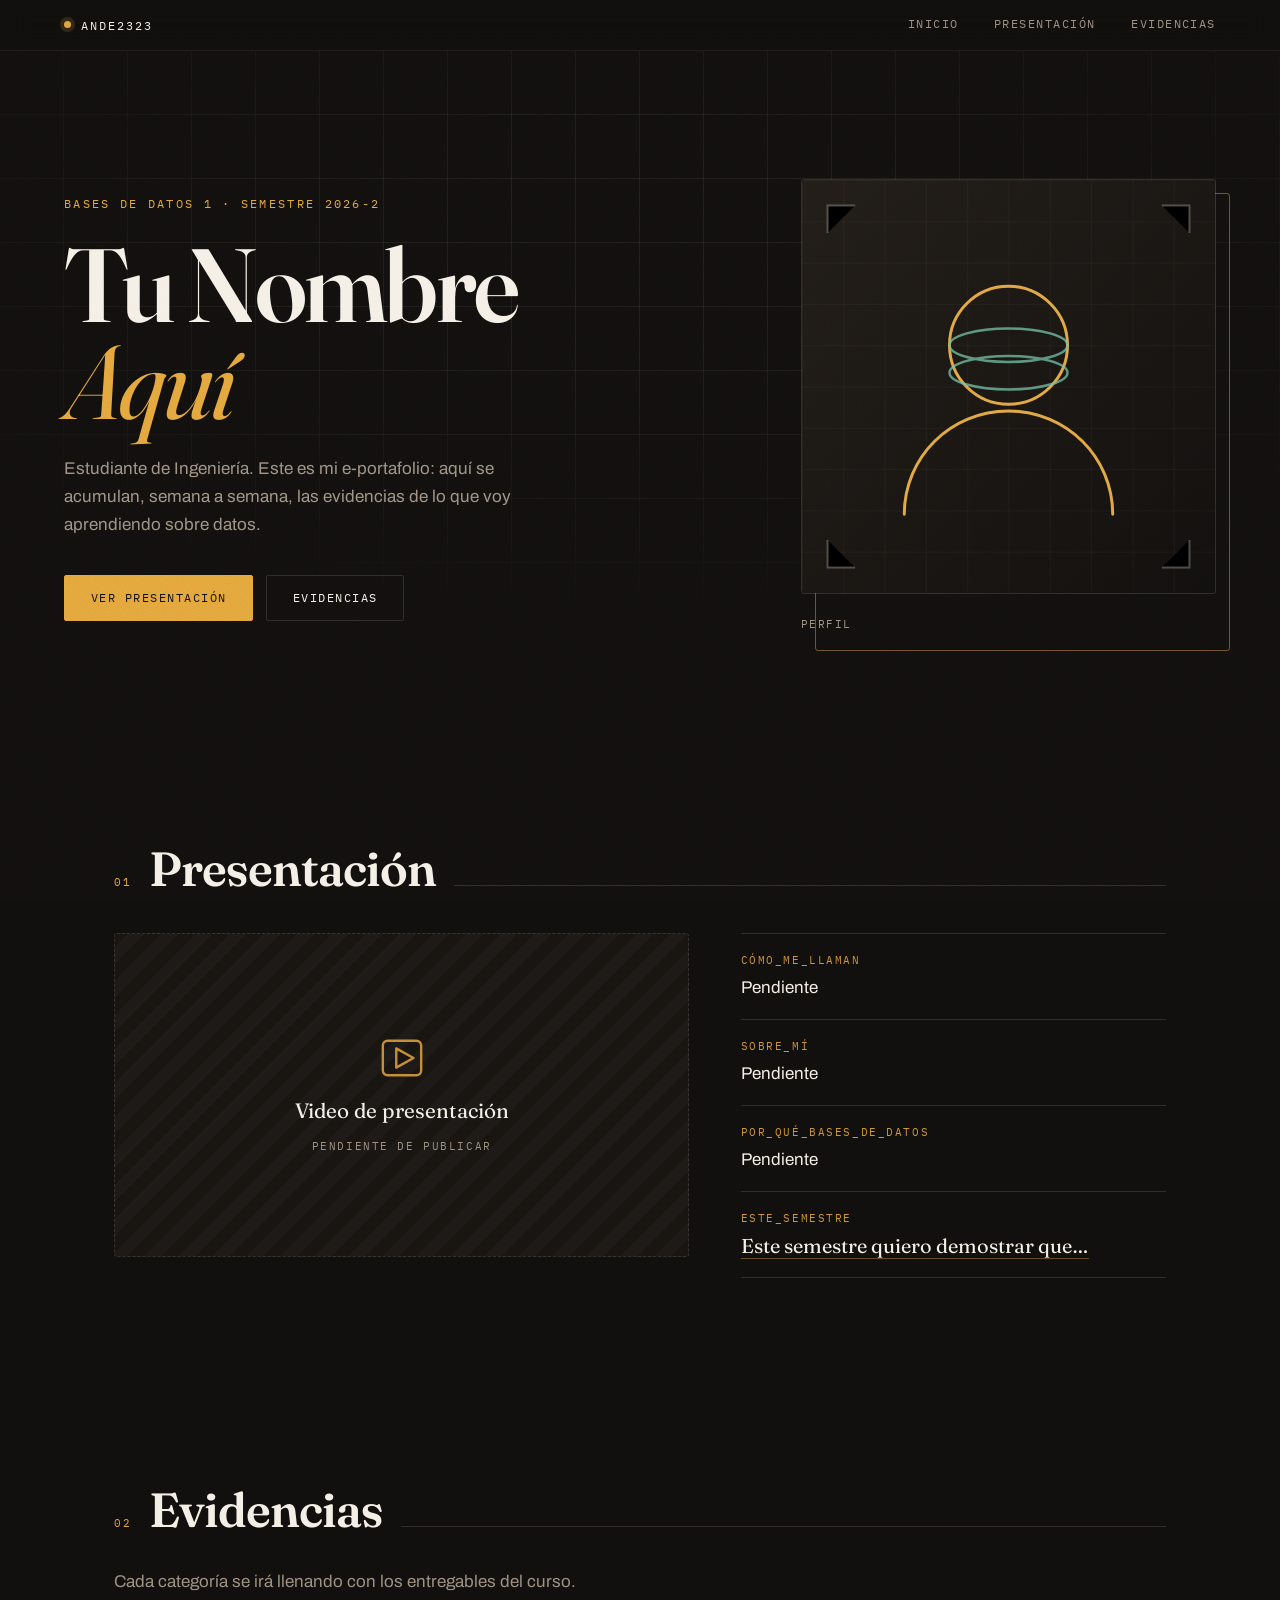
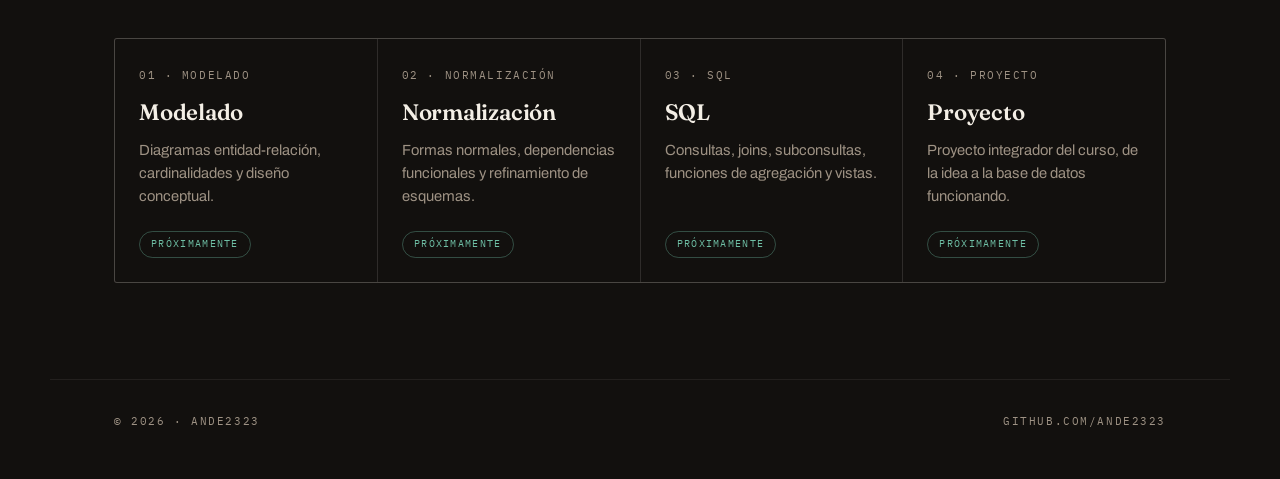
==== index.html @ 77189f90 "E-portafolio: presentacion y evidencias" ====
<!DOCTYPE html>
<html lang="es">
<head>
<meta charset="UTF-8">
<meta name="viewport" content="width=device-width, initial-scale=1.0">
<title>Ande2323 — E-portafolio | Bases de Datos 1</title>
<meta name="description" content="E-portafolio académico de Bases de Datos 1. Presentación, evidencias de modelado, normalización, SQL y proyecto final.">

<link rel="preconnect" href="https://fonts.googleapis.com">
<link rel="preconnect" href="https://fonts.gstatic.com" crossorigin>
<link href="https://fonts.googleapis.com/css2?family=Fraunces:opsz,wght@9..144,400;9..144,600;9..144,700&family=Archivo:wght@400;500;600&family=IBM+Plex+Mono:wght@400;500&display=swap" rel="stylesheet">
<link rel="stylesheet" href="styles.css">
<link rel="icon" href="assets/avatar.svg" type="image/svg+xml">
</head>
<body>

<div class="grain" aria-hidden="true"></div>

<header class="nav">
  <a class="nav__brand" href="#inicio">
    <span class="nav__dot" aria-hidden="true"></span>
    Ande2323
  </a>
  <nav class="nav__links" aria-label="Navegación principal">
    <a href="#inicio">Inicio</a>
    <a href="#presentacion">Presentación</a>
    <a href="#evidencias">Evidencias</a>
  </nav>
</header>

<main>

  <!-- ══════════════ INICIO ══════════════ -->
  <section id="inicio" class="hero">
    <div class="hero__grid" aria-hidden="true"></div>

    <div class="hero__inner">
      <div class="hero__text">
        <p class="eyebrow reveal" style="--d:0ms">Bases de Datos 1 · Semestre 2026-2</p>
        <h1 class="reveal" style="--d:80ms">
          <!-- EDITA: tu nombre completo -->
          Tu Nombre<br>
          <em>Aquí</em>
        </h1>
        <p class="hero__lead reveal" style="--d:160ms">
          <!-- EDITA: una línea sobre ti -->
          Estudiante de Ingeniería. Este es mi e-portafolio: aquí se acumulan,
          semana a semana, las evidencias de lo que voy aprendiendo sobre datos.
        </p>
        <div class="hero__cta reveal" style="--d:240ms">
          <a class="btn btn--solid" href="#presentacion">Ver presentación</a>
          <a class="btn btn--ghost" href="#evidencias">Evidencias</a>
        </div>
      </div>

      <figure class="hero__photo reveal" style="--d:200ms">
        <!-- EDITA: reemplaza el src por tu foto (assets/foto.jpg) -->
        <img src="assets/avatar.svg" alt="Foto de perfil" width="420" height="420">
        <figcaption>
          <span class="mono">perfil</span>
        </figcaption>
      </figure>
    </div>
  </section>

  <!-- ══════════════ PRESENTACIÓN ══════════════ -->
  <section id="presentacion" class="section">
    <div class="section__head">
      <span class="section__num mono">01</span>
      <h2>Presentación</h2>
      <span class="section__rule" aria-hidden="true"></span>
    </div>

    <div class="pres">

      <div class="pres__video">
        <!--
          ═══ CUANDO TENGAS EL VIDEO ═══
          Borra todo el bloque <div class="videobox"> … </div>
          y descomenta este iframe, cambiando ID_DEL_VIDEO
          por el id de tu video de YouTube:

          <div class="embed">
            <iframe src="https://www.youtube-nocookie.com/embed/ID_DEL_VIDEO"
                    title="Video de presentación"
                    frameborder="0"
                    allow="accelerometer; autoplay; clipboard-write; encrypted-media; gyroscope; picture-in-picture"
                    allowfullscreen></iframe>
          </div>
        -->
        <div class="videobox">
          <div class="videobox__icon" aria-hidden="true">
            <svg viewBox="0 0 24 24" fill="none" stroke="currentColor" stroke-width="1.25">
              <polygon points="9,7 18,12 9,17" stroke-linejoin="round"></polygon>
              <rect x="2" y="3" width="20" height="18" rx="2.5"></rect>
            </svg>
          </div>
          <p class="videobox__title">Video de presentación</p>
          <p class="videobox__note mono">pendiente de publicar</p>
        </div>
      </div>

      <!-- Las cuatro respuestas, como un registro de una tabla -->
      <dl class="record">
        <div class="record__row">
          <dt class="mono">cómo_me_llaman</dt>
          <!-- EDITA -->
          <dd>Pendiente</dd>
        </div>
        <div class="record__row">
          <dt class="mono">sobre_mí</dt>
          <!-- EDITA: hobby, música, deporte, algo que te represente -->
          <dd>Pendiente</dd>
        </div>
        <div class="record__row">
          <dt class="mono">por_qué_bases_de_datos</dt>
          <!-- EDITA: una razón concreta -->
          <dd>Pendiente</dd>
        </div>
        <div class="record__row record__row--accent">
          <dt class="mono">este_semestre</dt>
          <!-- EDITA: completa la frase -->
          <dd><span class="quote">Este semestre quiero demostrar que…</span></dd>
        </div>
      </dl>

    </div>
  </section>

  <!-- ══════════════ EVIDENCIAS ══════════════ -->
  <section id="evidencias" class="section">
    <div class="section__head">
      <span class="section__num mono">02</span>
      <h2>Evidencias</h2>
      <span class="section__rule" aria-hidden="true"></span>
    </div>

    <p class="section__intro">
      Cada categoría se irá llenando con los entregables del curso.
    </p>

    <ul class="cards">

      <li class="card">
        <span class="card__tag mono">01 · modelado</span>
        <h3>Modelado</h3>
        <p>Diagramas entidad-relación, cardinalidades y diseño conceptual.</p>
        <span class="pill">Próximamente</span>
      </li>

      <li class="card">
        <span class="card__tag mono">02 · normalización</span>
        <h3>Normalización</h3>
        <p>Formas normales, dependencias funcionales y refinamiento de esquemas.</p>
        <span class="pill">Próximamente</span>
      </li>

      <li class="card">
        <span class="card__tag mono">03 · sql</span>
        <h3>SQL</h3>
        <p>Consultas, joins, subconsultas, funciones de agregación y vistas.</p>
        <span class="pill">Próximamente</span>
      </li>

      <li class="card">
        <span class="card__tag mono">04 · proyecto</span>
        <h3>Proyecto</h3>
        <p>Proyecto integrador del curso, de la idea a la base de datos funcionando.</p>
        <span class="pill">Próximamente</span>
      </li>

    </ul>
  </section>

</main>

<footer class="foot">
  <span class="mono">© 2026 · Ande2323</span>
  <a class="mono" href="https://github.com/Ande2323">github.com/Ande2323</a>
</footer>

</body>
</html>
---- styles.css ----
/* ═══════════════════════════════════════════════════════
   E-portafolio · Bases de Datos 1
   Paleta: tinta cálida + crema + ámbar
   ═══════════════════════════════════════════════════════ */

:root {
  --ink:      #12100E;
  --ink-2:    #191612;
  --ink-3:    #221D18;
  --cream:    #F4EFE6;
  --muted:    #9E9284;
  --amber:    #E3A63C;
  --teal:     #6FBFA5;
  --line:     rgba(244, 239, 230, 0.13);
  --line-soft:rgba(244, 239, 230, 0.07);

  --display: "Fraunces", Georgia, "Times New Roman", serif;
  --body:    "Archivo", "Segoe UI", Helvetica, sans-serif;
  --mono:    "IBM Plex Mono", "Consolas", monospace;

  --gutter: clamp(1.25rem, 5vw, 5.5rem);
  --maxw: 1180px;
}

*, *::before, *::after { box-sizing: border-box; }

html { scroll-behavior: smooth; }

body {
  margin: 0;
  background: var(--ink);
  color: var(--cream);
  font-family: var(--body);
  font-size: clamp(1rem, 0.96rem + 0.2vw, 1.0625rem);
  line-height: 1.65;
  -webkit-font-smoothing: antialiased;
  overflow-x: hidden;
}

/* Textura de grano sutil sobre todo el sitio */
.grain {
  position: fixed;
  inset: 0;
  pointer-events: none;
  z-index: 9;
  opacity: 0.5;
  mix-blend-mode: overlay;
  background-image: url("data:image/svg+xml,%3Csvg xmlns='http://www.w3.org/2000/svg' width='160' height='160'%3E%3Cfilter id='n'%3E%3CfeTurbulence type='fractalNoise' baseFrequency='0.85' numOctaves='3'/%3E%3C/filter%3E%3Crect width='160' height='160' filter='url(%23n)' opacity='0.35'/%3E%3C/svg%3E");
}

.mono {
  font-family: var(--mono);
  font-size: 0.7rem;
  letter-spacing: 0.14em;
  text-transform: uppercase;
}

/* ─────────────── NAV ─────────────── */

.nav {
  position: sticky;
  top: 0;
  z-index: 20;
  display: flex;
  align-items: center;
  justify-content: space-between;
  gap: 1rem;
  padding: 0.9rem var(--gutter);
  background: rgba(18, 16, 14, 0.82);
  backdrop-filter: blur(14px);
  border-bottom: 1px solid var(--line-soft);
}

.nav__brand {
  display: inline-flex;
  align-items: center;
  gap: 0.6rem;
  font-family: var(--mono);
  font-size: 0.78rem;
  letter-spacing: 0.16em;
  text-transform: uppercase;
  color: var(--cream);
  text-decoration: none;
}

.nav__dot {
  width: 7px;
  height: 7px;
  border-radius: 50%;
  background: var(--amber);
  box-shadow: 0 0 0 4px rgba(227, 166, 60, 0.16);
}

.nav__links {
  display: flex;
  gap: clamp(0.9rem, 3vw, 2.2rem);
}

.nav__links a {
  position: relative;
  font-family: var(--mono);
  font-size: 0.72rem;
  letter-spacing: 0.13em;
  text-transform: uppercase;
  color: var(--muted);
  text-decoration: none;
  padding-bottom: 2px;
  transition: color 0.25s ease;
}

.nav__links a::after {
  content: "";
  position: absolute;
  left: 0;
  bottom: 0;
  width: 100%;
  height: 1px;
  background: var(--amber);
  transform: scaleX(0);
  transform-origin: right;
  transition: transform 0.3s cubic-bezier(0.4, 0, 0.2, 1);
}

.nav__links a:hover { color: var(--cream); }
.nav__links a:hover::after { transform: scaleX(1); transform-origin: left; }

/* ─────────────── HERO ─────────────── */

.hero {
  position: relative;
  padding: clamp(3.5rem, 11vw, 8rem) var(--gutter) clamp(3rem, 8vw, 6rem);
  overflow: hidden;
}

/* Rejilla tipo "blueprint" detrás del hero */
.hero__grid {
  position: absolute;
  inset: -1px;
  background-image:
    linear-gradient(var(--line-soft) 1px, transparent 1px),
    linear-gradient(90deg, var(--line-soft) 1px, transparent 1px);
  background-size: 64px 64px;
  mask-image: radial-gradient(ellipse 90% 70% at 50% 30%, #000 20%, transparent 78%);
  -webkit-mask-image: radial-gradient(ellipse 90% 70% at 50% 30%, #000 20%, transparent 78%);
}

.hero__inner {
  position: relative;
  max-width: var(--maxw);
  margin: 0 auto;
  display: grid;
  grid-template-columns: 1.35fr 0.85fr;
  gap: clamp(2rem, 6vw, 5rem);
  align-items: center;
}

.eyebrow {
  font-family: var(--mono);
  font-size: 0.72rem;
  letter-spacing: 0.2em;
  text-transform: uppercase;
  color: var(--amber);
  margin: 0 0 1.4rem;
}

.hero h1 {
  font-family: var(--display);
  font-optical-sizing: auto;
  font-weight: 600;
  font-size: clamp(3rem, 10vw, 6.5rem);
  line-height: 0.94;
  letter-spacing: -0.025em;
  margin: 0 0 1.5rem;
}

.hero h1 em {
  font-style: italic;
  font-weight: 400;
  color: var(--amber);
}

.hero__lead {
  max-width: 46ch;
  color: var(--muted);
  margin: 0 0 2.2rem;
}

.hero__cta {
  display: flex;
  flex-wrap: wrap;
  gap: 0.8rem;
}

.btn {
  display: inline-block;
  padding: 0.8rem 1.6rem;
  font-family: var(--mono);
  font-size: 0.72rem;
  letter-spacing: 0.13em;
  text-transform: uppercase;
  text-decoration: none;
  border-radius: 2px;
  transition: transform 0.2s ease, background 0.25s ease, border-color 0.25s ease, color 0.25s ease;
}

.btn--solid {
  background: var(--amber);
  color: var(--ink);
  border: 1px solid var(--amber);
}

.btn--ghost {
  background: transparent;
  color: var(--cream);
  border: 1px solid var(--line);
}

.btn:hover { transform: translateY(-2px); }
.btn--ghost:hover { border-color: var(--amber); color: var(--amber); }

/* Foto / avatar */
.hero__photo {
  margin: 0;
  position: relative;
}

.hero__photo img {
  display: block;
  width: 100%;
  height: auto;
  aspect-ratio: 1 / 1;
  object-fit: cover;
  border-radius: 3px;
  border: 1px solid var(--line);
  filter: saturate(0.95);
}

/* Marco desfasado, detalle editorial */
.hero__photo::before {
  content: "";
  position: absolute;
  inset: 14px -14px -14px 14px;
  border: 1px solid var(--amber);
  border-radius: 3px;
  opacity: 0.45;
  z-index: -1;
}

.hero__photo figcaption {
  margin-top: 0.9rem;
  color: var(--muted);
}

/* ─────────────── SECCIONES ─────────────── */

.section {
  max-width: var(--maxw);
  margin: 0 auto;
  padding: clamp(3rem, 8vw, 6rem) var(--gutter);
}

.section__head {
  display: flex;
  align-items: baseline;
  gap: 1.1rem;
  margin-bottom: 1.2rem;
}

.section__num { color: var(--amber); }

.section__head h2 {
  font-family: var(--display);
  font-weight: 600;
  font-size: clamp(1.9rem, 5vw, 3rem);
  letter-spacing: -0.02em;
  margin: 0;
}

.section__rule {
  flex: 1;
  height: 1px;
  background: var(--line);
}

.section__intro {
  color: var(--muted);
  max-width: 54ch;
  margin: 0 0 2.6rem;
}

/* ─────────────── PRESENTACIÓN ─────────────── */

.pres {
  display: grid;
  grid-template-columns: 1.15fr 0.85fr;
  gap: clamp(1.6rem, 4vw, 3.2rem);
  align-items: start;
  margin-top: 1.6rem;
}

.embed {
  position: relative;
  aspect-ratio: 16 / 9;
  border: 1px solid var(--line);
  border-radius: 3px;
  overflow: hidden;
  background: var(--ink-2);
}

.embed iframe {
  position: absolute;
  inset: 0;
  width: 100%;
  height: 100%;
  border: 0;
}

/* Marcador mientras no hay video */
.videobox {
  aspect-ratio: 16 / 9;
  display: flex;
  flex-direction: column;
  align-items: center;
  justify-content: center;
  gap: 0.5rem;
  text-align: center;
  border: 1px dashed var(--line);
  border-radius: 3px;
  background:
    repeating-linear-gradient(
      -45deg,
      transparent 0 12px,
      rgba(244, 239, 230, 0.022) 12px 24px
    ),
    var(--ink-2);
}

.videobox__icon {
  width: 46px;
  height: 46px;
  color: var(--amber);
  opacity: 0.85;
}

.videobox__icon svg { width: 100%; height: 100%; }

.videobox__title {
  font-family: var(--display);
  font-size: 1.3rem;
  margin: 0.3rem 0 0;
}

.videobox__note {
  color: var(--muted);
  margin: 0;
}

/* Las respuestas, presentadas como un registro de tabla */
.record {
  margin: 0;
  border-top: 1px solid var(--line);
}

.record__row {
  display: grid;
  gap: 0.3rem;
  padding: 1.05rem 0;
  border-bottom: 1px solid var(--line);
  transition: background 0.25s ease;
}

.record__row:hover { background: rgba(244, 239, 230, 0.022); }

.record dt {
  color: var(--amber);
  opacity: 0.9;
}

.record dd {
  margin: 0;
  color: var(--cream);
}

.record__row--accent dd {
  font-family: var(--display);
  font-size: 1.25rem;
  line-height: 1.4;
  color: var(--cream);
}

.quote { border-bottom: 1px solid rgba(227, 166, 60, 0.4); }

/* ─────────────── EVIDENCIAS ─────────────── */

.cards {
  list-style: none;
  margin: 0;
  padding: 0;
  display: grid;
  grid-template-columns: repeat(auto-fit, minmax(230px, 1fr));
  gap: 1px;
  background: var(--line);
  border: 1px solid var(--line);
  border-radius: 3px;
  overflow: hidden;
}

.card {
  position: relative;
  display: flex;
  flex-direction: column;
  gap: 0.55rem;
  padding: 1.7rem 1.5rem 1.5rem;
  background: var(--ink);
  transition: background 0.3s ease;
}

.card::before {
  content: "";
  position: absolute;
  top: 0;
  left: 0;
  width: 100%;
  height: 2px;
  background: var(--amber);
  transform: scaleX(0);
  transform-origin: left;
  transition: transform 0.35s cubic-bezier(0.4, 0, 0.2, 1);
}

.card:hover { background: var(--ink-2); }
.card:hover::before { transform: scaleX(1); }

.card__tag { color: var(--muted); }

.card h3 {
  font-family: var(--display);
  font-weight: 600;
  font-size: 1.4rem;
  letter-spacing: -0.01em;
  margin: 0;
}

.card p {
  color: var(--muted);
  font-size: 0.92rem;
  line-height: 1.55;
  margin: 0 0 0.9rem;
  flex: 1;
}

.pill {
  align-self: flex-start;
  padding: 0.28rem 0.7rem;
  font-family: var(--mono);
  font-size: 0.62rem;
  letter-spacing: 0.13em;
  text-transform: uppercase;
  color: var(--teal);
  border: 1px solid rgba(111, 191, 165, 0.35);
  border-radius: 100px;
}

/* ─────────────── PIE ─────────────── */

.foot {
  display: flex;
  flex-wrap: wrap;
  align-items: center;
  justify-content: space-between;
  gap: 0.8rem;
  max-width: var(--maxw);
  margin: 0 auto;
  padding: 2rem var(--gutter) 3rem;
  border-top: 1px solid var(--line-soft);
  color: var(--muted);
}

.foot a {
  color: var(--muted);
  text-decoration: none;
  transition: color 0.25s ease;
}

.foot a:hover { color: var(--amber); }

/* ─────────────── ANIMACIÓN DE ENTRADA ─────────────── */

.reveal {
  opacity: 0;
  transform: translateY(18px);
  animation: rise 0.75s cubic-bezier(0.22, 1, 0.36, 1) forwards;
  animation-delay: var(--d, 0ms);
}

@keyframes rise {
  to { opacity: 1; transform: none; }
}

/* ─────────────── ACCESIBILIDAD ─────────────── */

:focus-visible {
  outline: 2px solid var(--amber);
  outline-offset: 3px;
}

@media (prefers-reduced-motion: reduce) {
  html { scroll-behavior: auto; }
  .reveal { animation: none; opacity: 1; transform: none; }
  *, *::before, *::after {
    transition-duration: 0.01ms !important;
    animation-duration: 0.01ms !important;
  }
}

/* ─────────────── RESPONSIVE ─────────────── */

@media (max-width: 860px) {
  .hero__inner { grid-template-columns: 1fr; }
  .hero__photo { order: -1; max-width: 260px; }
  .pres { grid-template-columns: 1fr; }
}

@media (max-width: 560px) {
  .nav { flex-direction: column; align-items: flex-start; gap: 0.6rem; }
  .section__head { flex-wrap: wrap; }
  .section__rule { display: none; }
}
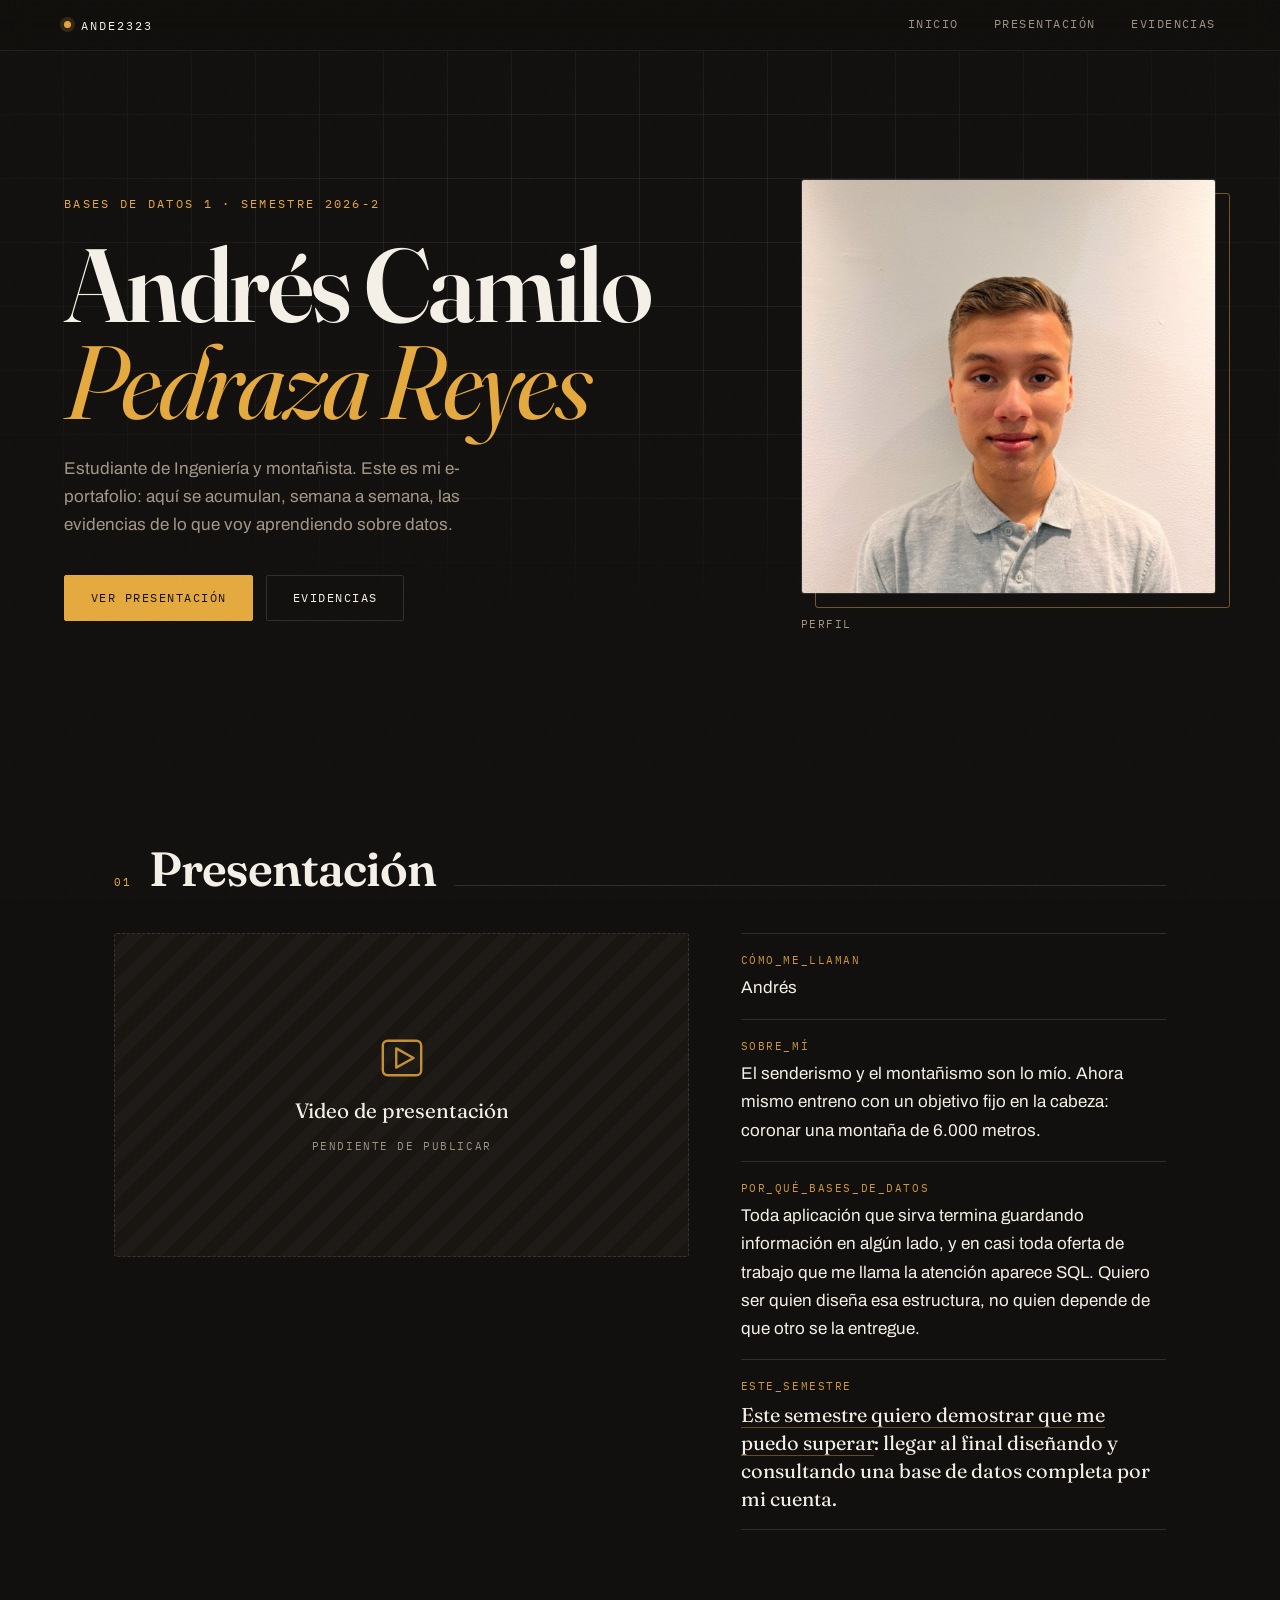
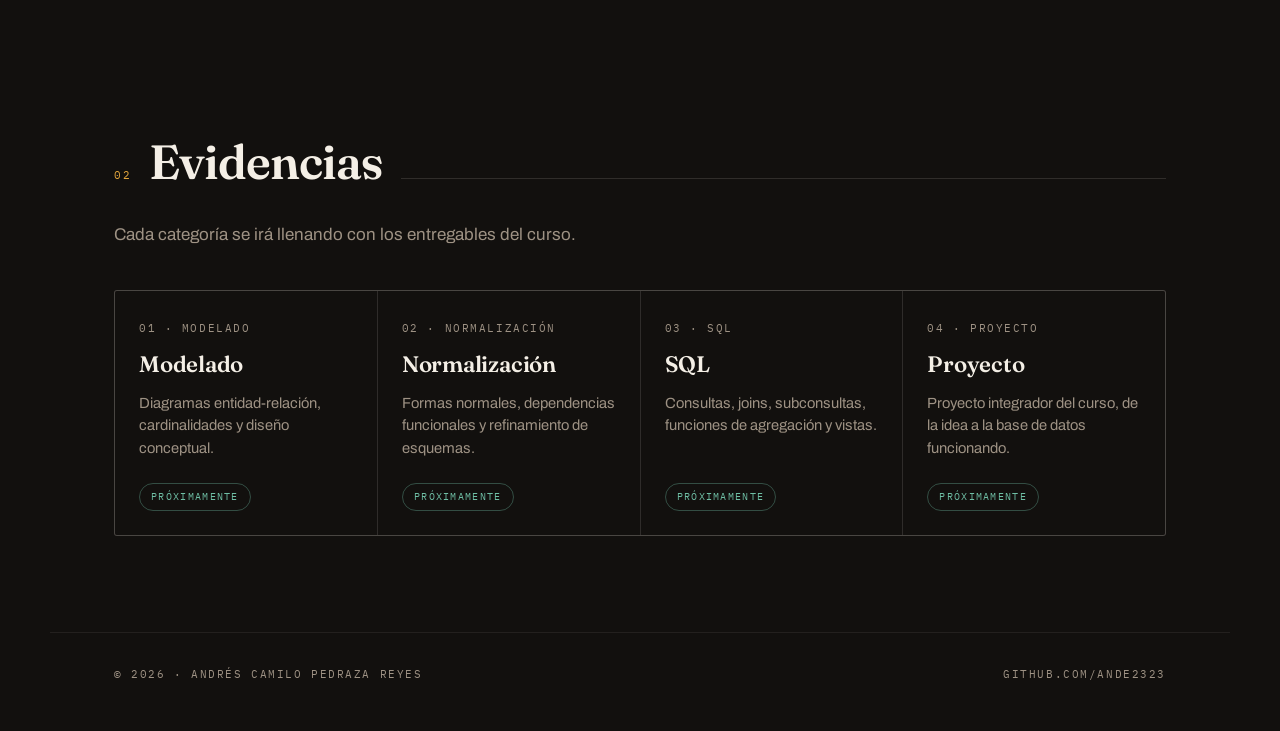
==== commit 3a526800: "Contenido: datos de presentacion y foto de perfil" ====
--- a/index.html
+++ b/index.html
@@ -3,8 +3,8 @@
 <head>
 <meta charset="UTF-8">
 <meta name="viewport" content="width=device-width, initial-scale=1.0">
-<title>Ande2323 — E-portafolio | Bases de Datos 1</title>
-<meta name="description" content="E-portafolio académico de Bases de Datos 1. Presentación, evidencias de modelado, normalización, SQL y proyecto final.">
+<title>Andrés Camilo Pedraza Reyes — E-portafolio | Bases de Datos 1</title>
+<meta name="description" content="E-portafolio académico de Andrés Camilo Pedraza Reyes para Bases de Datos 1. Presentación, evidencias de modelado, normalización, SQL y proyecto final.">
 
 <link rel="preconnect" href="https://fonts.googleapis.com">
 <link rel="preconnect" href="https://fonts.gstatic.com" crossorigin>
@@ -38,14 +38,13 @@
       <div class="hero__text">
         <p class="eyebrow reveal" style="--d:0ms">Bases de Datos 1 · Semestre 2026-2</p>
         <h1 class="reveal" style="--d:80ms">
-          <!-- EDITA: tu nombre completo -->
-          Tu Nombre<br>
-          <em>Aquí</em>
+          Andrés Camilo<br>
+          <em>Pedraza Reyes</em>
         </h1>
         <p class="hero__lead reveal" style="--d:160ms">
-          <!-- EDITA: una línea sobre ti -->
-          Estudiante de Ingeniería. Este es mi e-portafolio: aquí se acumulan,
-          semana a semana, las evidencias de lo que voy aprendiendo sobre datos.
+          Estudiante de Ingeniería y montañista. Este es mi e-portafolio: aquí se
+          acumulan, semana a semana, las evidencias de lo que voy aprendiendo
+          sobre datos.
         </p>
         <div class="hero__cta reveal" style="--d:240ms">
           <a class="btn btn--solid" href="#presentacion">Ver presentación</a>
@@ -54,8 +53,7 @@
       </div>
 
       <figure class="hero__photo reveal" style="--d:200ms">
-        <!-- EDITA: reemplaza el src por tu foto (assets/foto.jpg) -->
-        <img src="assets/avatar.svg" alt="Foto de perfil" width="420" height="420">
+        <img src="assets/foto.jpg" alt="Andrés Camilo Pedraza Reyes" width="420" height="420">
         <figcaption>
           <span class="mono">perfil</span>
         </figcaption>
@@ -104,23 +102,30 @@
       <dl class="record">
         <div class="record__row">
           <dt class="mono">cómo_me_llaman</dt>
-          <!-- EDITA -->
-          <dd>Pendiente</dd>
+          <dd>Andrés</dd>
         </div>
         <div class="record__row">
           <dt class="mono">sobre_mí</dt>
-          <!-- EDITA: hobby, música, deporte, algo que te represente -->
-          <dd>Pendiente</dd>
+          <dd>
+            El senderismo y el montañismo son lo mío. Ahora mismo entreno con un
+            objetivo fijo en la cabeza: coronar una montaña de 6.000 metros.
+          </dd>
         </div>
         <div class="record__row">
           <dt class="mono">por_qué_bases_de_datos</dt>
-          <!-- EDITA: una razón concreta -->
-          <dd>Pendiente</dd>
+          <dd>
+            Toda aplicación que sirva termina guardando información en algún
+            lado, y en casi toda oferta de trabajo que me llama la atención
+            aparece SQL. Quiero ser quien diseña esa estructura, no quien depende
+            de que otro se la entregue.
+          </dd>
         </div>
         <div class="record__row record__row--accent">
           <dt class="mono">este_semestre</dt>
-          <!-- EDITA: completa la frase -->
-          <dd><span class="quote">Este semestre quiero demostrar que…</span></dd>
+          <dd>
+            <span class="quote">Este semestre quiero demostrar que me puedo superar</span>:
+            llegar al final diseñando y consultando una base de datos completa por mi cuenta.
+          </dd>
         </div>
       </dl>
 
@@ -175,7 +180,7 @@
 </main>
 
 <footer class="foot">
-  <span class="mono">© 2026 · Ande2323</span>
+  <span class="mono">© 2026 · Andrés Camilo Pedraza Reyes</span>
   <a class="mono" href="https://github.com/Ande2323">github.com/Ande2323</a>
 </footer>
 
--- a/styles.css
+++ b/styles.css
@@ -230,6 +230,7 @@
   height: auto;
   aspect-ratio: 1 / 1;
   object-fit: cover;
+  object-position: center 25%; /* sube el encuadre para centrar el rostro */
   border-radius: 3px;
   border: 1px solid var(--line);
   filter: saturate(0.95);
@@ -239,7 +240,8 @@
 .hero__photo::before {
   content: "";
   position: absolute;
-  inset: 14px -14px -14px 14px;
+  inset: 14px -14px auto 14px;
+  aspect-ratio: 1 / 1;
   border: 1px solid var(--amber);
   border-radius: 3px;
   opacity: 0.45;
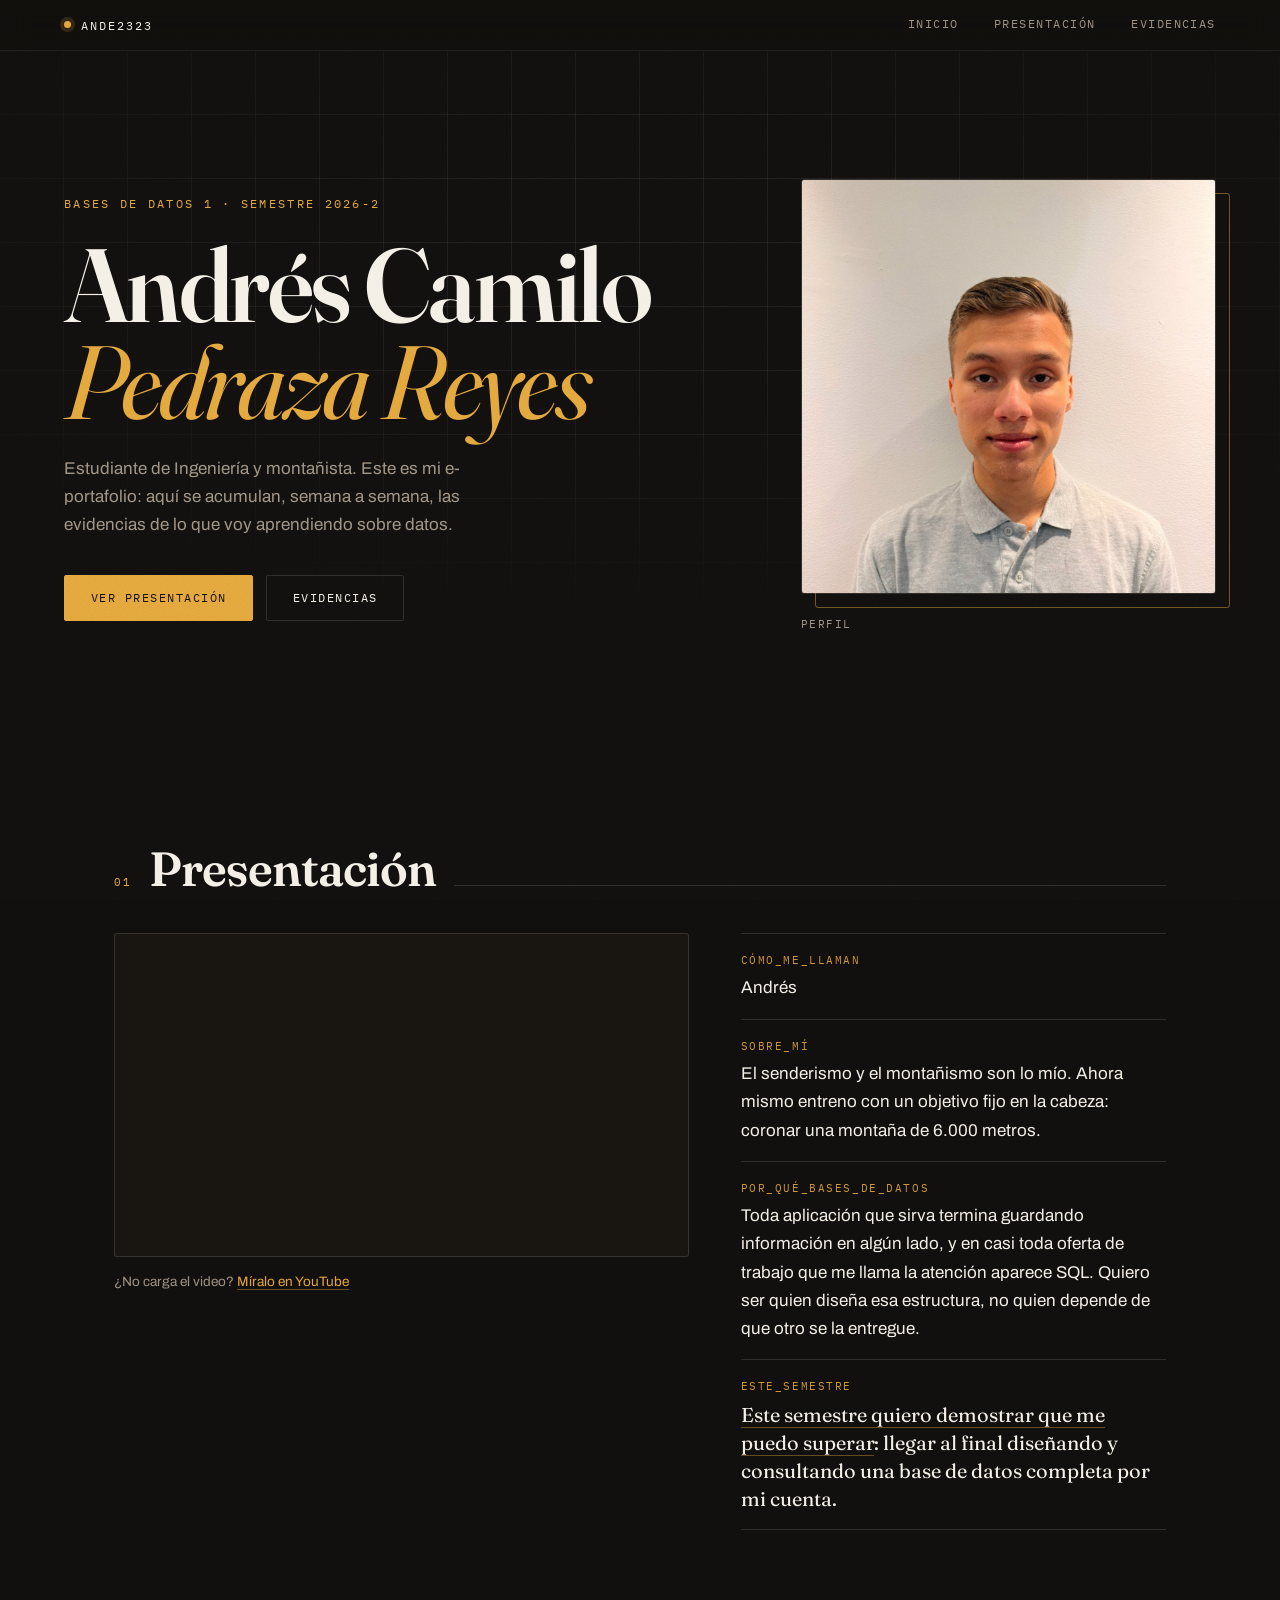
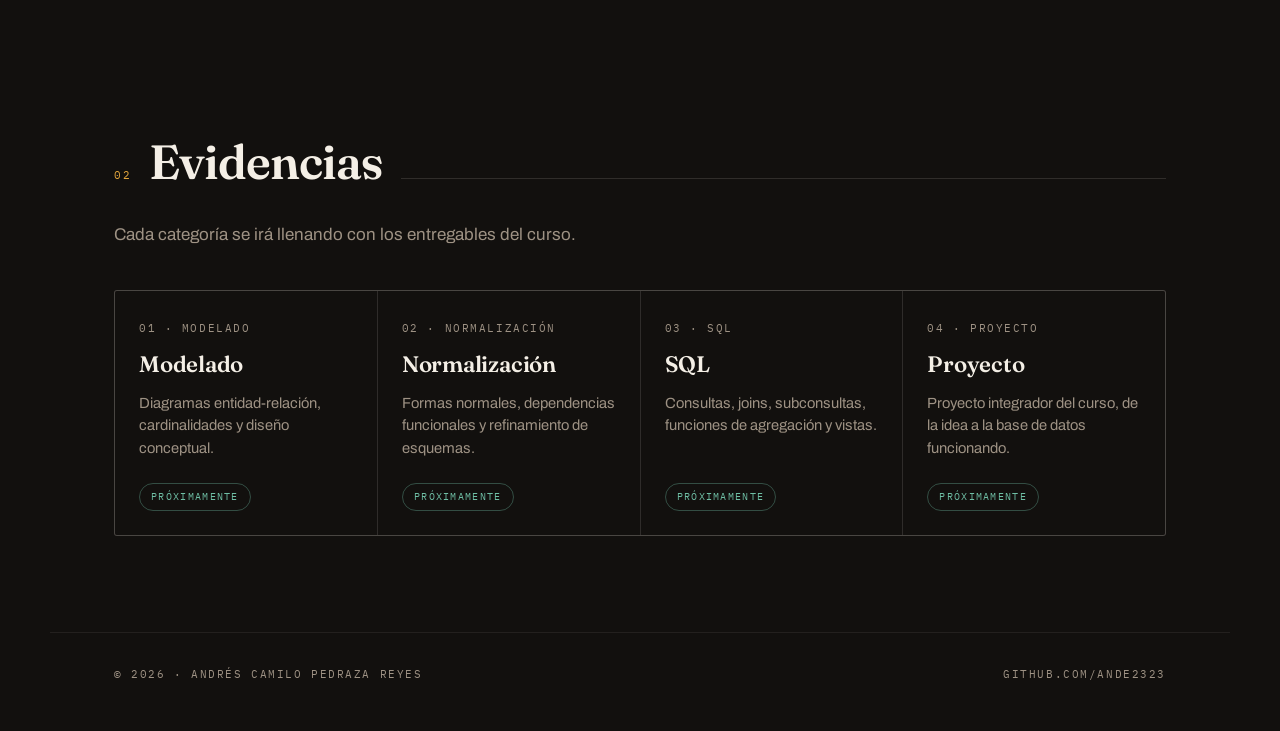
==== commit 92bf8bcd: "Embeber video de presentacion" ====
--- a/index.html
+++ b/index.html
@@ -72,30 +72,17 @@
     <div class="pres">
 
       <div class="pres__video">
-        <!--
-          ═══ CUANDO TENGAS EL VIDEO ═══
-          Borra todo el bloque <div class="videobox"> … </div>
-          y descomenta este iframe, cambiando ID_DEL_VIDEO
-          por el id de tu video de YouTube:
-
-          <div class="embed">
-            <iframe src="https://www.youtube-nocookie.com/embed/ID_DEL_VIDEO"
-                    title="Video de presentación"
-                    frameborder="0"
-                    allow="accelerometer; autoplay; clipboard-write; encrypted-media; gyroscope; picture-in-picture"
-                    allowfullscreen></iframe>
-          </div>
-        -->
-        <div class="videobox">
-          <div class="videobox__icon" aria-hidden="true">
-            <svg viewBox="0 0 24 24" fill="none" stroke="currentColor" stroke-width="1.25">
-              <polygon points="9,7 18,12 9,17" stroke-linejoin="round"></polygon>
-              <rect x="2" y="3" width="20" height="18" rx="2.5"></rect>
-            </svg>
-          </div>
-          <p class="videobox__title">Video de presentación</p>
-          <p class="videobox__note mono">pendiente de publicar</p>
+        <div class="embed">
+          <iframe src="https://www.youtube-nocookie.com/embed/spNyOkPSJHI"
+                  title="Video de presentación — Andrés Camilo Pedraza Reyes"
+                  loading="lazy"
+                  allow="accelerometer; autoplay; clipboard-write; encrypted-media; gyroscope; picture-in-picture; web-share"
+                  allowfullscreen></iframe>
         </div>
+        <p class="pres__fallback">
+          ¿No carga el video?
+          <a href="https://youtu.be/spNyOkPSJHI" target="_blank" rel="noopener">Míralo en YouTube</a>
+        </p>
       </div>
 
       <!-- Las cuatro respuestas, como un registro de una tabla -->
--- a/styles.css
+++ b/styles.css
@@ -317,45 +317,21 @@
   border: 0;
 }
 
-/* Marcador mientras no hay video */
-.videobox {
-  aspect-ratio: 16 / 9;
-  display: flex;
-  flex-direction: column;
-  align-items: center;
-  justify-content: center;
-  gap: 0.5rem;
-  text-align: center;
-  border: 1px dashed var(--line);
-  border-radius: 3px;
-  background:
-    repeating-linear-gradient(
-      -45deg,
-      transparent 0 12px,
-      rgba(244, 239, 230, 0.022) 12px 24px
-    ),
-    var(--ink-2);
-}
-
-.videobox__icon {
-  width: 46px;
-  height: 46px;
+/* Enlace de respaldo, por si el iframe no carga */
+.pres__fallback {
+  margin: 0.85rem 0 0;
+  font-size: 0.85rem;
+  color: var(--muted);
+}
+
+.pres__fallback a {
   color: var(--amber);
-  opacity: 0.85;
-}
-
-.videobox__icon svg { width: 100%; height: 100%; }
-
-.videobox__title {
-  font-family: var(--display);
-  font-size: 1.3rem;
-  margin: 0.3rem 0 0;
-}
-
-.videobox__note {
-  color: var(--muted);
-  margin: 0;
-}
+  text-decoration: none;
+  border-bottom: 1px solid rgba(227, 166, 60, 0.4);
+  transition: border-color 0.25s ease;
+}
+
+.pres__fallback a:hover { border-color: var(--amber); }
 
 /* Las respuestas, presentadas como un registro de tabla */
 .record {
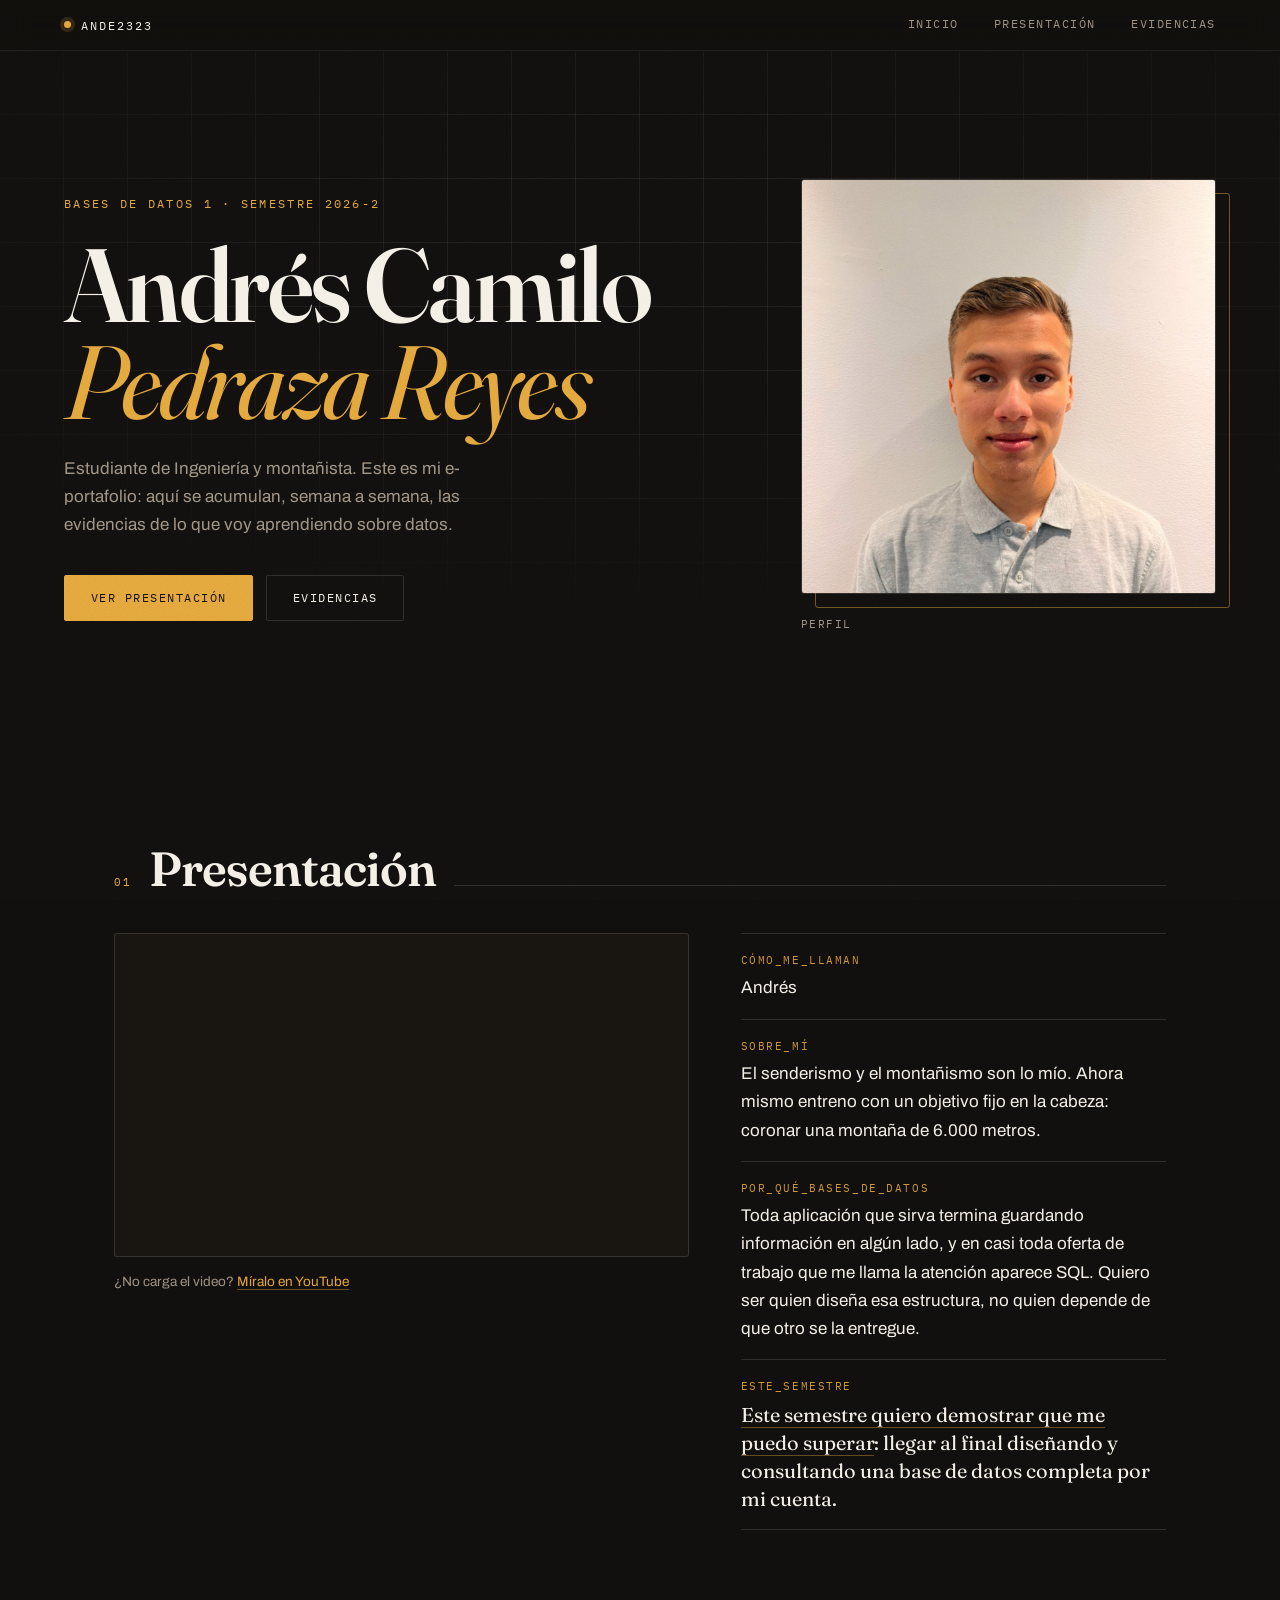
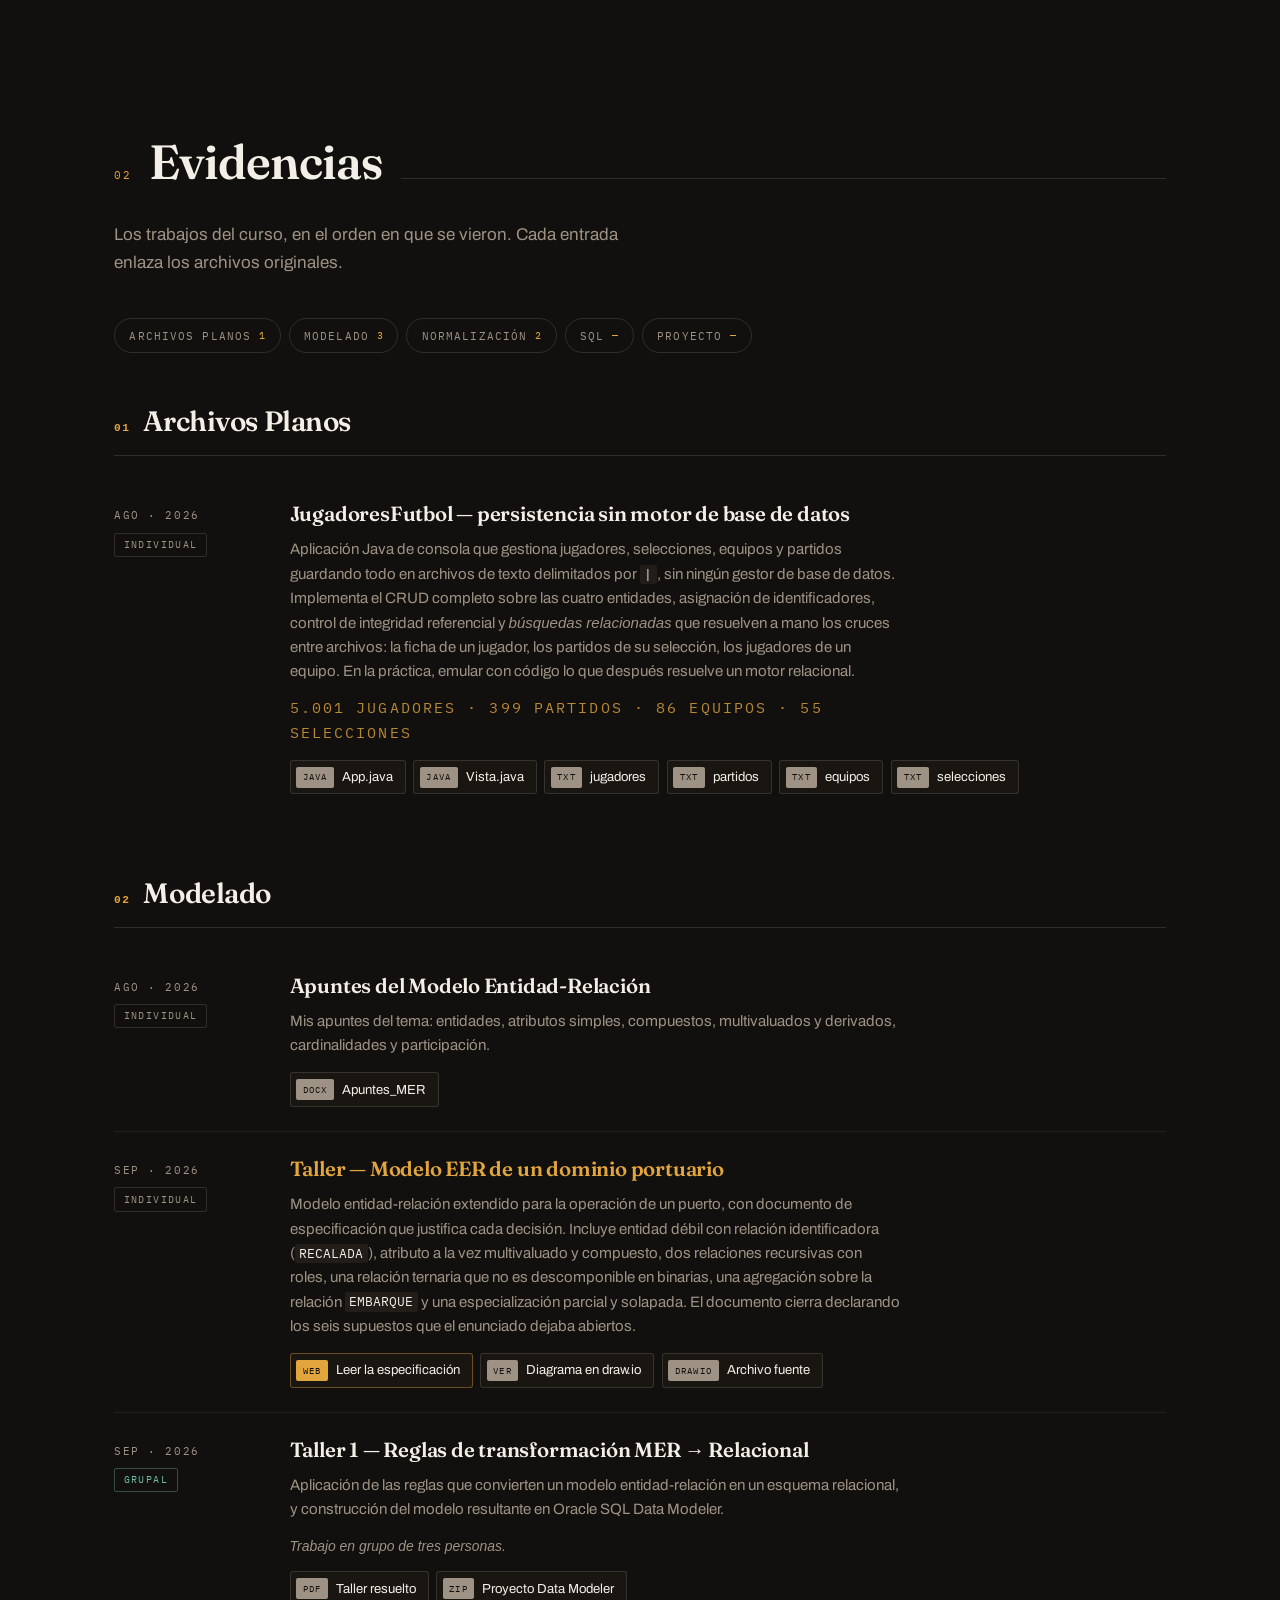
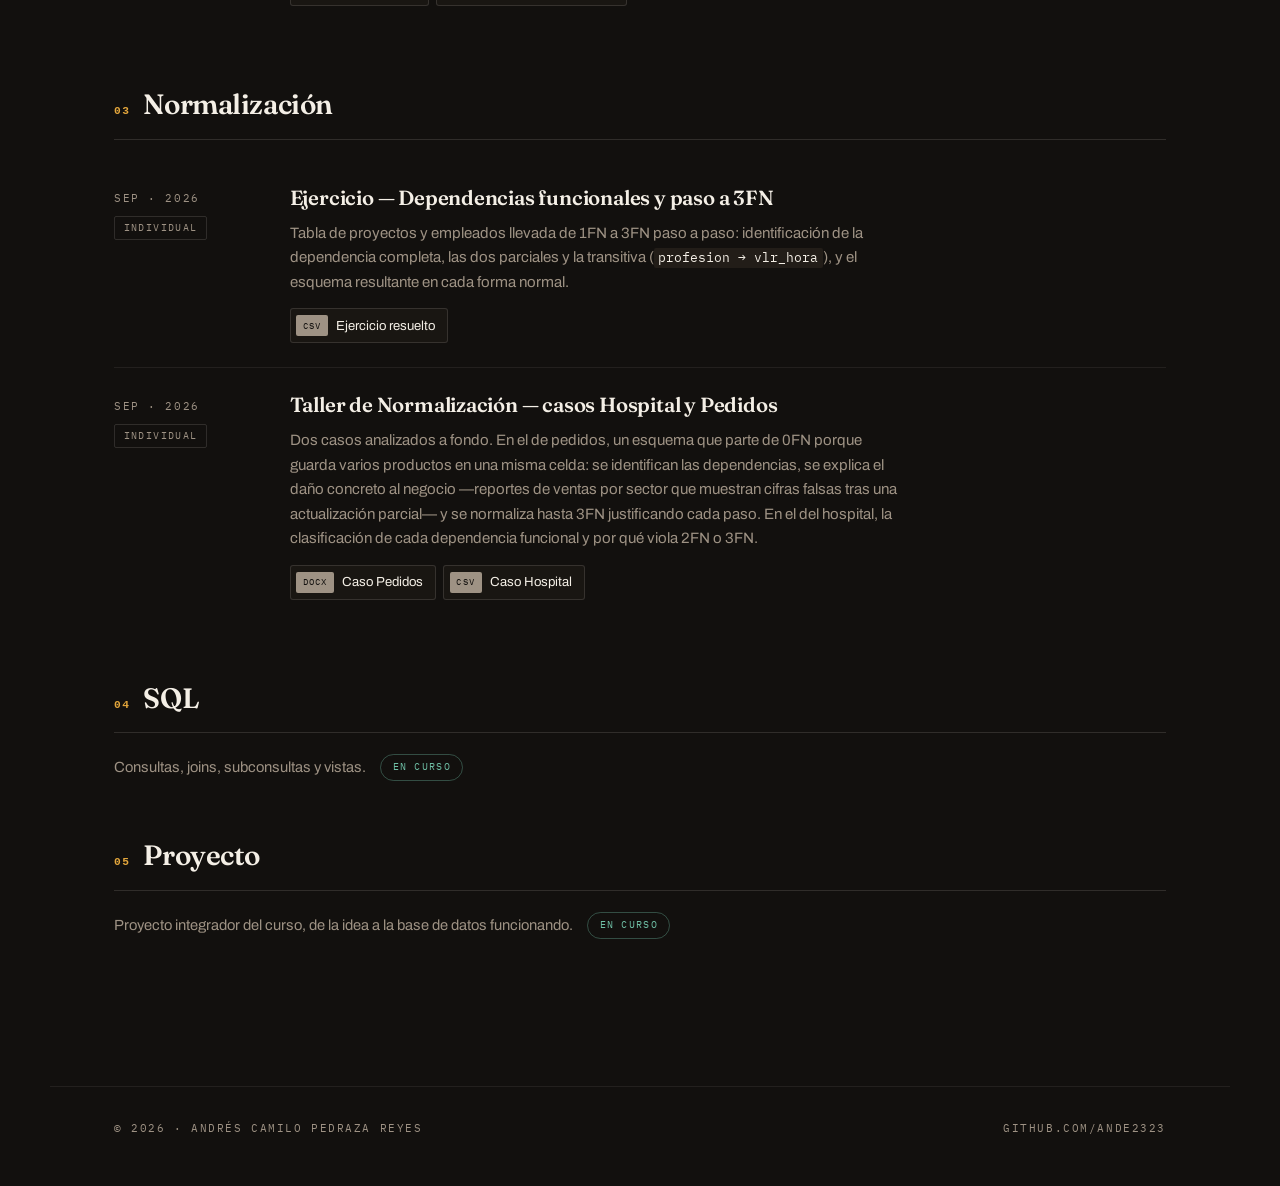
==== commit ffb4be86: "Publicar evidencias de Archivos Planos, Modelado y Normalizacion Seis trabajos del curso con sus arc" ====
--- a/index.html
+++ b/index.html
@@ -128,40 +128,181 @@
     </div>
 
     <p class="section__intro">
-      Cada categoría se irá llenando con los entregables del curso.
+      Los trabajos del curso, en el orden en que se vieron. Cada entrada enlaza
+      los archivos originales.
     </p>
 
-    <ul class="cards">
-
-      <li class="card">
-        <span class="card__tag mono">01 · modelado</span>
-        <h3>Modelado</h3>
-        <p>Diagramas entidad-relación, cardinalidades y diseño conceptual.</p>
-        <span class="pill">Próximamente</span>
-      </li>
-
-      <li class="card">
-        <span class="card__tag mono">02 · normalización</span>
-        <h3>Normalización</h3>
-        <p>Formas normales, dependencias funcionales y refinamiento de esquemas.</p>
-        <span class="pill">Próximamente</span>
-      </li>
-
-      <li class="card">
-        <span class="card__tag mono">03 · sql</span>
-        <h3>SQL</h3>
-        <p>Consultas, joins, subconsultas, funciones de agregación y vistas.</p>
-        <span class="pill">Próximamente</span>
-      </li>
-
-      <li class="card">
-        <span class="card__tag mono">04 · proyecto</span>
-        <h3>Proyecto</h3>
-        <p>Proyecto integrador del curso, de la idea a la base de datos funcionando.</p>
-        <span class="pill">Próximamente</span>
-      </li>
-
-    </ul>
+    <nav class="chips" aria-label="Categorías de evidencias">
+      <a class="chip" href="#ev-planos">Archivos Planos <span class="chip__n mono">1</span></a>
+      <a class="chip" href="#ev-modelado">Modelado <span class="chip__n mono">3</span></a>
+      <a class="chip" href="#ev-normalizacion">Normalización <span class="chip__n mono">2</span></a>
+      <a class="chip" href="#ev-sql">SQL <span class="chip__n mono">—</span></a>
+      <a class="chip" href="#ev-proyecto">Proyecto <span class="chip__n mono">—</span></a>
+    </nav>
+
+    <!-- ── Archivos planos ── -->
+    <div class="evgroup" id="ev-planos">
+      <h3 class="evgroup__title"><span class="evgroup__num mono">01</span> Archivos Planos</h3>
+
+      <article class="ev">
+        <div class="ev__meta">
+          <span class="mono">ago · 2026</span>
+          <span class="tag mono">Individual</span>
+        </div>
+        <div class="ev__body">
+          <h4>JugadoresFutbol — persistencia sin motor de base de datos</h4>
+          <p>
+            Aplicación Java de consola que gestiona jugadores, selecciones, equipos y
+            partidos guardando todo en archivos de texto delimitados por <code>|</code>,
+            sin ningún gestor de base de datos. Implementa el CRUD completo sobre las
+            cuatro entidades, asignación de identificadores, control de integridad
+            referencial y <em>búsquedas relacionadas</em> que resuelven a mano los cruces
+            entre archivos: la ficha de un jugador, los partidos de su selección, los
+            jugadores de un equipo. En la práctica, emular con código lo que después
+            resuelve un motor relacional.
+          </p>
+          <p class="ev__dato mono">5.001 jugadores · 399 partidos · 86 equipos · 55 selecciones</p>
+          <ul class="files">
+            <li><a class="file" href="evidencias/archivos-planos/jugadores-futbol/App.java"><span class="file__ext mono">java</span>App.java</a></li>
+            <li><a class="file" href="evidencias/archivos-planos/jugadores-futbol/Vista.java"><span class="file__ext mono">java</span>Vista.java</a></li>
+            <li><a class="file" href="evidencias/archivos-planos/jugadores-futbol/jugadores.txt"><span class="file__ext mono">txt</span>jugadores</a></li>
+            <li><a class="file" href="evidencias/archivos-planos/jugadores-futbol/partidos.txt"><span class="file__ext mono">txt</span>partidos</a></li>
+            <li><a class="file" href="evidencias/archivos-planos/jugadores-futbol/equipos.txt"><span class="file__ext mono">txt</span>equipos</a></li>
+            <li><a class="file" href="evidencias/archivos-planos/jugadores-futbol/selecciones.txt"><span class="file__ext mono">txt</span>selecciones</a></li>
+          </ul>
+        </div>
+      </article>
+    </div>
+
+    <!-- ── Modelado ── -->
+    <div class="evgroup" id="ev-modelado">
+      <h3 class="evgroup__title"><span class="evgroup__num mono">02</span> Modelado</h3>
+
+      <article class="ev">
+        <div class="ev__meta">
+          <span class="mono">ago · 2026</span>
+          <span class="tag mono">Individual</span>
+        </div>
+        <div class="ev__body">
+          <h4>Apuntes del Modelo Entidad-Relación</h4>
+          <p>
+            Mis apuntes del tema: entidades, atributos simples, compuestos,
+            multivaluados y derivados, cardinalidades y participación.
+          </p>
+          <ul class="files">
+            <li><a class="file" href="evidencias/modelado/apuntes-mer/Apuntes_MER.docx"><span class="file__ext mono">docx</span>Apuntes_MER</a></li>
+          </ul>
+        </div>
+      </article>
+
+      <article class="ev ev--destacada">
+        <div class="ev__meta">
+          <span class="mono">sep · 2026</span>
+          <span class="tag mono">Individual</span>
+        </div>
+        <div class="ev__body">
+          <h4>Taller — Modelo EER de un dominio portuario</h4>
+          <p>
+            Modelo entidad-relación extendido para la operación de un puerto, con
+            documento de especificación que justifica cada decisión. Incluye entidad
+            débil con relación identificadora (<code>RECALADA</code>), atributo a la vez
+            multivaluado y compuesto, dos relaciones recursivas con roles, una relación
+            ternaria que no es descomponible en binarias, una agregación sobre la
+            relación <code>EMBARQUE</code> y una especialización parcial y solapada.
+            El documento cierra declarando los seis supuestos que el enunciado dejaba
+            abiertos.
+          </p>
+          <ul class="files">
+            <li><a class="file file--main" href="evidencias/modelado/taller-eer-puerto/"><span class="file__ext mono">web</span>Leer la especificación</a></li>
+            <li><a class="file" href="https://viewer.diagrams.net/?url=https%3A%2F%2Fande2323.github.io%2Fevidencias%2Fmodelado%2Ftaller-eer-puerto%2FER_Puerto_Chen.drawio" target="_blank" rel="noopener"><span class="file__ext mono">ver</span>Diagrama en draw.io</a></li>
+            <li><a class="file" href="evidencias/modelado/taller-eer-puerto/ER_Puerto_Chen.drawio"><span class="file__ext mono">drawio</span>Archivo fuente</a></li>
+          </ul>
+        </div>
+      </article>
+
+      <article class="ev">
+        <div class="ev__meta">
+          <span class="mono">sep · 2026</span>
+          <span class="tag tag--grupal mono">Grupal</span>
+        </div>
+        <div class="ev__body">
+          <h4>Taller 1 — Reglas de transformación MER → Relacional</h4>
+          <p>
+            Aplicación de las reglas que convierten un modelo entidad-relación en un
+            esquema relacional, y construcción del modelo resultante en Oracle SQL
+            Data Modeler.
+          </p>
+          <p class="ev__nota">Trabajo en grupo de tres personas.</p>
+          <ul class="files">
+            <li><a class="file" href="evidencias/modelado/taller-reglas-transformacion/Taller1_BD1_Reglas_de_Transformacion_PR_GV_GC.pdf"><span class="file__ext mono">pdf</span>Taller resuelto</a></li>
+            <li><a class="file" href="evidencias/modelado/taller-reglas-transformacion/TRANSFORMACION_V1_2026-2.zip"><span class="file__ext mono">zip</span>Proyecto Data Modeler</a></li>
+          </ul>
+        </div>
+      </article>
+    </div>
+
+    <!-- ── Normalización ── -->
+    <div class="evgroup" id="ev-normalizacion">
+      <h3 class="evgroup__title"><span class="evgroup__num mono">03</span> Normalización</h3>
+
+      <article class="ev">
+        <div class="ev__meta">
+          <span class="mono">sep · 2026</span>
+          <span class="tag mono">Individual</span>
+        </div>
+        <div class="ev__body">
+          <h4>Ejercicio — Dependencias funcionales y paso a 3FN</h4>
+          <p>
+            Tabla de proyectos y empleados llevada de 1FN a 3FN paso a paso:
+            identificación de la dependencia completa, las dos parciales y la
+            transitiva (<code>profesion → vlr_hora</code>), y el esquema resultante
+            en cada forma normal.
+          </p>
+          <ul class="files">
+            <li><a class="file" href="evidencias/normalizacion/ejercicio-dependencias/NormalizacionEjercicio.csv"><span class="file__ext mono">csv</span>Ejercicio resuelto</a></li>
+          </ul>
+        </div>
+      </article>
+
+      <article class="ev">
+        <div class="ev__meta">
+          <span class="mono">sep · 2026</span>
+          <span class="tag mono">Individual</span>
+        </div>
+        <div class="ev__body">
+          <h4>Taller de Normalización — casos Hospital y Pedidos</h4>
+          <p>
+            Dos casos analizados a fondo. En el de pedidos, un esquema que parte de 0FN
+            porque guarda varios productos en una misma celda: se identifican las
+            dependencias, se explica el daño concreto al negocio —reportes de ventas por
+            sector que muestran cifras falsas tras una actualización parcial— y se
+            normaliza hasta 3FN justificando cada paso. En el del hospital, la
+            clasificación de cada dependencia funcional y por qué viola 2FN o 3FN.
+          </p>
+          <ul class="files">
+            <li><a class="file" href="evidencias/normalizacion/taller-caso2/Caso2_Taller_Normalizacion.docx"><span class="file__ext mono">docx</span>Caso Pedidos</a></li>
+            <li><a class="file" href="evidencias/normalizacion/taller-caso2/Hospital_Dependencias.csv"><span class="file__ext mono">csv</span>Caso Hospital</a></li>
+          </ul>
+        </div>
+      </article>
+    </div>
+
+    <!-- ── Pendientes ── -->
+    <div class="evgroup" id="ev-sql">
+      <h3 class="evgroup__title"><span class="evgroup__num mono">04</span> SQL</h3>
+      <p class="evgroup__vacio">
+        Consultas, joins, subconsultas y vistas.
+        <span class="pill">En curso</span>
+      </p>
+    </div>
+
+    <div class="evgroup" id="ev-proyecto">
+      <h3 class="evgroup__title"><span class="evgroup__num mono">05</span> Proyecto</h3>
+      <p class="evgroup__vacio">
+        Proyecto integrador del curso, de la idea a la base de datos funcionando.
+        <span class="pill">En curso</span>
+      </p>
+    </div>
   </section>
 
 </main>
--- a/styles.css
+++ b/styles.css
@@ -370,62 +370,167 @@
 
 /* ─────────────── EVIDENCIAS ─────────────── */
 
-.cards {
+/* Menú de categorías */
+.chips {
+  display: flex;
+  flex-wrap: wrap;
+  gap: 0.5rem;
+  margin: 0 0 2.8rem;
+}
+
+.chip {
+  display: inline-flex;
+  align-items: center;
+  gap: 0.5rem;
+  padding: 0.45rem 0.9rem;
+  font-family: var(--mono);
+  font-size: 0.7rem;
+  letter-spacing: 0.1em;
+  text-transform: uppercase;
+  color: var(--muted);
+  text-decoration: none;
+  border: 1px solid var(--line);
+  border-radius: 100px;
+  transition: color 0.25s ease, border-color 0.25s ease;
+}
+
+.chip:hover { color: var(--cream); border-color: var(--amber); }
+
+.chip__n {
+  font-size: 0.65rem;
+  color: var(--amber);
+  letter-spacing: 0;
+}
+
+/* Grupo por categoría */
+.evgroup { margin-bottom: 3.2rem; }
+
+.evgroup__title {
+  display: flex;
+  align-items: baseline;
+  gap: 0.8rem;
+  font-family: var(--display);
+  font-weight: 600;
+  font-size: clamp(1.35rem, 3vw, 1.75rem);
+  letter-spacing: -0.015em;
+  margin: 0 0 1.3rem;
+  padding-bottom: 0.7rem;
+  border-bottom: 1px solid var(--line);
+}
+
+.evgroup__num { color: var(--amber); }
+
+.evgroup__vacio {
+  display: flex;
+  flex-wrap: wrap;
+  align-items: center;
+  gap: 0.9rem;
+  color: var(--muted);
+  font-size: 0.92rem;
+  margin: 0;
+}
+
+/* Una evidencia */
+.ev {
+  display: grid;
+  grid-template-columns: 150px 1fr;
+  gap: 1.6rem;
+  padding: 1.5rem 0;
+  border-bottom: 1px solid var(--line-soft);
+}
+
+.ev:last-child { border-bottom: 0; }
+
+.ev__meta {
+  display: flex;
+  flex-direction: column;
+  align-items: flex-start;
+  gap: 0.5rem;
+  color: var(--muted);
+  padding-top: 0.3rem;
+}
+
+.tag {
+  padding: 0.2rem 0.55rem;
+  font-size: 0.6rem;
+  color: var(--muted);
+  border: 1px solid var(--line);
+  border-radius: 2px;
+}
+
+.tag--grupal { color: var(--teal); border-color: rgba(111, 191, 165, 0.35); }
+
+.ev__body h4 {
+  font-family: var(--display);
+  font-weight: 600;
+  font-size: 1.28rem;
+  line-height: 1.3;
+  letter-spacing: -0.01em;
+  margin: 0 0 0.6rem;
+}
+
+.ev--destacada .ev__body h4 { color: var(--amber); }
+
+.ev__body p {
+  color: var(--muted);
+  font-size: 0.94rem;
+  line-height: 1.62;
+  margin: 0 0 0.8rem;
+  max-width: 68ch;
+}
+
+.ev__body code {
+  font-family: var(--mono);
+  font-size: 0.85em;
+  color: var(--cream);
+  background: var(--ink-3);
+  padding: 0.1em 0.38em;
+  border-radius: 2px;
+}
+
+.ev__dato { color: var(--amber) !important; opacity: 0.8; }
+.ev__nota { font-style: italic; font-size: 0.87rem !important; }
+
+/* Archivos de cada evidencia */
+.files {
   list-style: none;
-  margin: 0;
+  display: flex;
+  flex-wrap: wrap;
+  gap: 0.45rem;
+  margin: 0.9rem 0 0;
   padding: 0;
-  display: grid;
-  grid-template-columns: repeat(auto-fit, minmax(230px, 1fr));
-  gap: 1px;
-  background: var(--line);
+}
+
+.file {
+  display: inline-flex;
+  align-items: center;
+  gap: 0.5rem;
+  padding: 0.35rem 0.75rem 0.35rem 0.35rem;
+  font-size: 0.82rem;
+  color: var(--cream);
+  text-decoration: none;
+  background: var(--ink-2);
   border: 1px solid var(--line);
   border-radius: 3px;
-  overflow: hidden;
-}
-
-.card {
-  position: relative;
-  display: flex;
-  flex-direction: column;
-  gap: 0.55rem;
-  padding: 1.7rem 1.5rem 1.5rem;
-  background: var(--ink);
-  transition: background 0.3s ease;
-}
-
-.card::before {
-  content: "";
-  position: absolute;
-  top: 0;
-  left: 0;
-  width: 100%;
-  height: 2px;
-  background: var(--amber);
-  transform: scaleX(0);
-  transform-origin: left;
-  transition: transform 0.35s cubic-bezier(0.4, 0, 0.2, 1);
-}
-
-.card:hover { background: var(--ink-2); }
-.card:hover::before { transform: scaleX(1); }
-
-.card__tag { color: var(--muted); }
-
-.card h3 {
-  font-family: var(--display);
-  font-weight: 600;
-  font-size: 1.4rem;
-  letter-spacing: -0.01em;
-  margin: 0;
-}
-
-.card p {
-  color: var(--muted);
-  font-size: 0.92rem;
-  line-height: 1.55;
-  margin: 0 0 0.9rem;
-  flex: 1;
-}
+  transition: border-color 0.25s ease, background 0.25s ease, transform 0.2s ease;
+}
+
+.file:hover {
+  background: var(--ink-3);
+  border-color: var(--amber);
+  transform: translateY(-1px);
+}
+
+.file__ext {
+  padding: 0.18rem 0.4rem;
+  font-size: 0.58rem;
+  color: var(--ink);
+  background: var(--muted);
+  border-radius: 2px;
+}
+
+.file--main .file__ext { background: var(--amber); }
+.file--main { border-color: rgba(227, 166, 60, 0.4); }
 
 .pill {
   align-self: flex-start;
@@ -462,6 +567,117 @@
 
 .foot a:hover { color: var(--amber); }
 
+/* ─────────────── PÁGINA DE DOCUMENTO (evidencias) ─────────────── */
+
+.doc {
+  max-width: 820px;
+  margin: 0 auto;
+  padding: clamp(2.5rem, 7vw, 4.5rem) var(--gutter);
+}
+
+.doc h1 {
+  font-family: var(--display);
+  font-weight: 600;
+  font-size: clamp(2rem, 5.5vw, 3.1rem);
+  line-height: 1.08;
+  letter-spacing: -0.025em;
+  margin: 0 0 1.4rem;
+}
+
+.doc h2 {
+  font-family: var(--display);
+  font-weight: 600;
+  font-size: clamp(1.4rem, 3.5vw, 1.9rem);
+  letter-spacing: -0.015em;
+  margin: 2.8rem 0 1rem;
+  padding-bottom: 0.5rem;
+  border-bottom: 1px solid var(--line);
+}
+
+.doc h3 {
+  font-family: var(--display);
+  font-weight: 600;
+  font-size: 1.22rem;
+  margin: 2rem 0 0.7rem;
+  color: var(--amber);
+}
+
+.doc h4 {
+  font-family: var(--mono);
+  font-size: 0.78rem;
+  letter-spacing: 0.1em;
+  text-transform: uppercase;
+  color: var(--muted);
+  margin: 1.6rem 0 0.6rem;
+}
+
+.doc p { margin: 0 0 1.1rem; }
+
+.doc strong { color: var(--cream); font-weight: 600; }
+.doc em { color: var(--muted); }
+
+.doc a { color: var(--amber); text-decoration: none; border-bottom: 1px solid rgba(227, 166, 60, 0.35); }
+.doc a:hover { border-color: var(--amber); }
+
+.doc ul, .doc ol { margin: 0 0 1.2rem; padding-left: 1.3rem; }
+.doc li { margin-bottom: 0.4rem; }
+.doc li::marker { color: var(--amber); }
+
+.doc code {
+  font-family: var(--mono);
+  font-size: 0.85em;
+  color: var(--cream);
+  background: var(--ink-3);
+  padding: 0.12em 0.4em;
+  border-radius: 2px;
+}
+
+.doc hr {
+  border: 0;
+  border-top: 1px solid var(--line-soft);
+  margin: 2.6rem 0;
+}
+
+.doc blockquote {
+  margin: 0 0 1.2rem;
+  padding-left: 1.1rem;
+  border-left: 2px solid var(--amber);
+  color: var(--muted);
+}
+
+/* Tablas del documento: el elemento central de esta evidencia */
+.doc table {
+  width: 100%;
+  border-collapse: collapse;
+  margin: 0 0 1.8rem;
+  font-size: 0.89rem;
+}
+
+.doc thead th {
+  font-family: var(--mono);
+  font-size: 0.66rem;
+  font-weight: 500;
+  letter-spacing: 0.12em;
+  text-transform: uppercase;
+  color: var(--amber);
+  text-align: left;
+  padding: 0.65rem 0.8rem;
+  border-bottom: 1px solid var(--line);
+  white-space: nowrap;
+}
+
+.doc tbody td {
+  padding: 0.6rem 0.8rem;
+  border-bottom: 1px solid var(--line-soft);
+  vertical-align: top;
+  color: var(--muted);
+}
+
+.doc tbody tr:hover td { background: rgba(244, 239, 230, 0.022); }
+.doc tbody td:first-child { color: var(--cream); }
+
+.doc .tabla-scroll { overflow-x: auto; }
+
 /* ─────────────── ANIMACIÓN DE ENTRADA ─────────────── */
 
 .reveal {
@@ -499,6 +715,13 @@
   .pres { grid-template-columns: 1fr; }
 }
 
+@media (max-width: 720px) {
+  .ev { grid-template-columns: 1fr; gap: 0.75rem; }
+  .ev__meta { flex-direction: row; align-items: center; padding-top: 0; }
+  .doc table { font-size: 0.82rem; }
+  .doc thead th, .doc tbody td { padding: 0.5rem 0.55rem; }
+}
+
 @media (max-width: 560px) {
   .nav { flex-direction: column; align-items: flex-start; gap: 0.6rem; }
   .section__head { flex-wrap: wrap; }
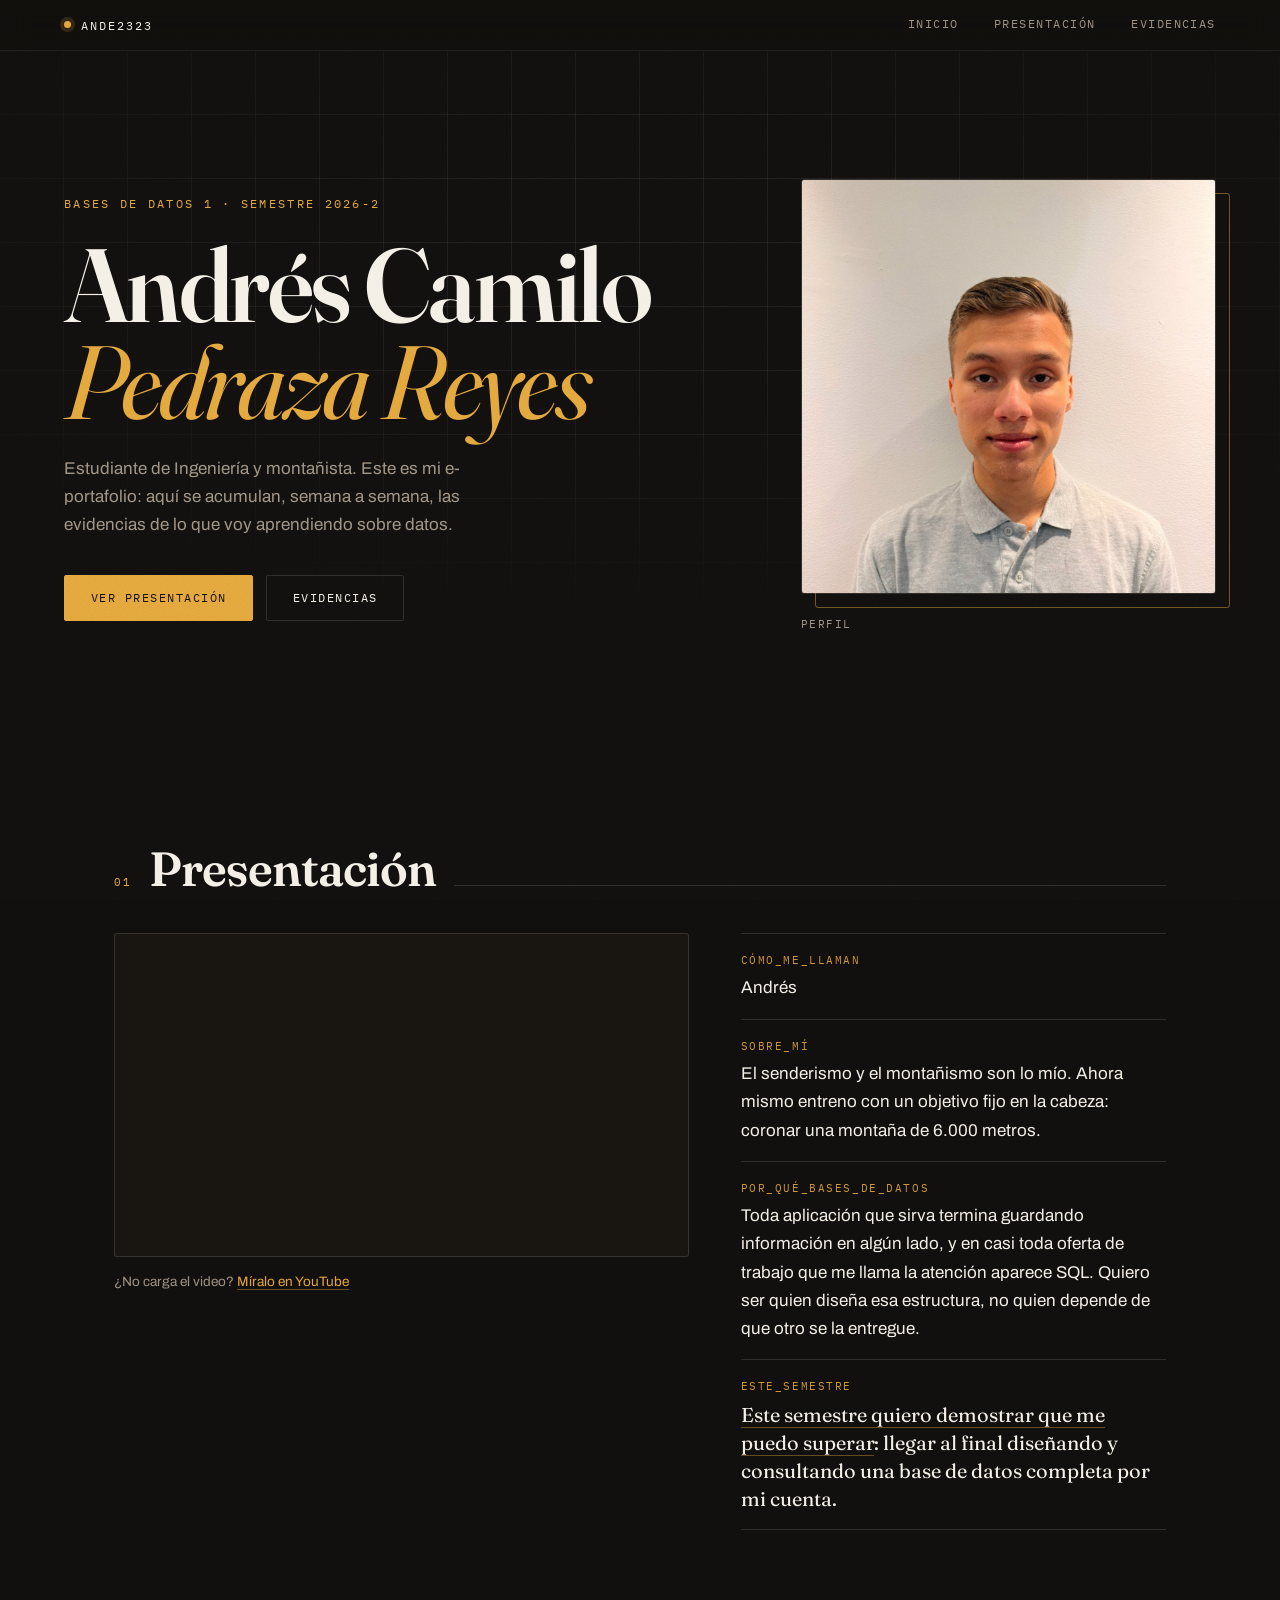
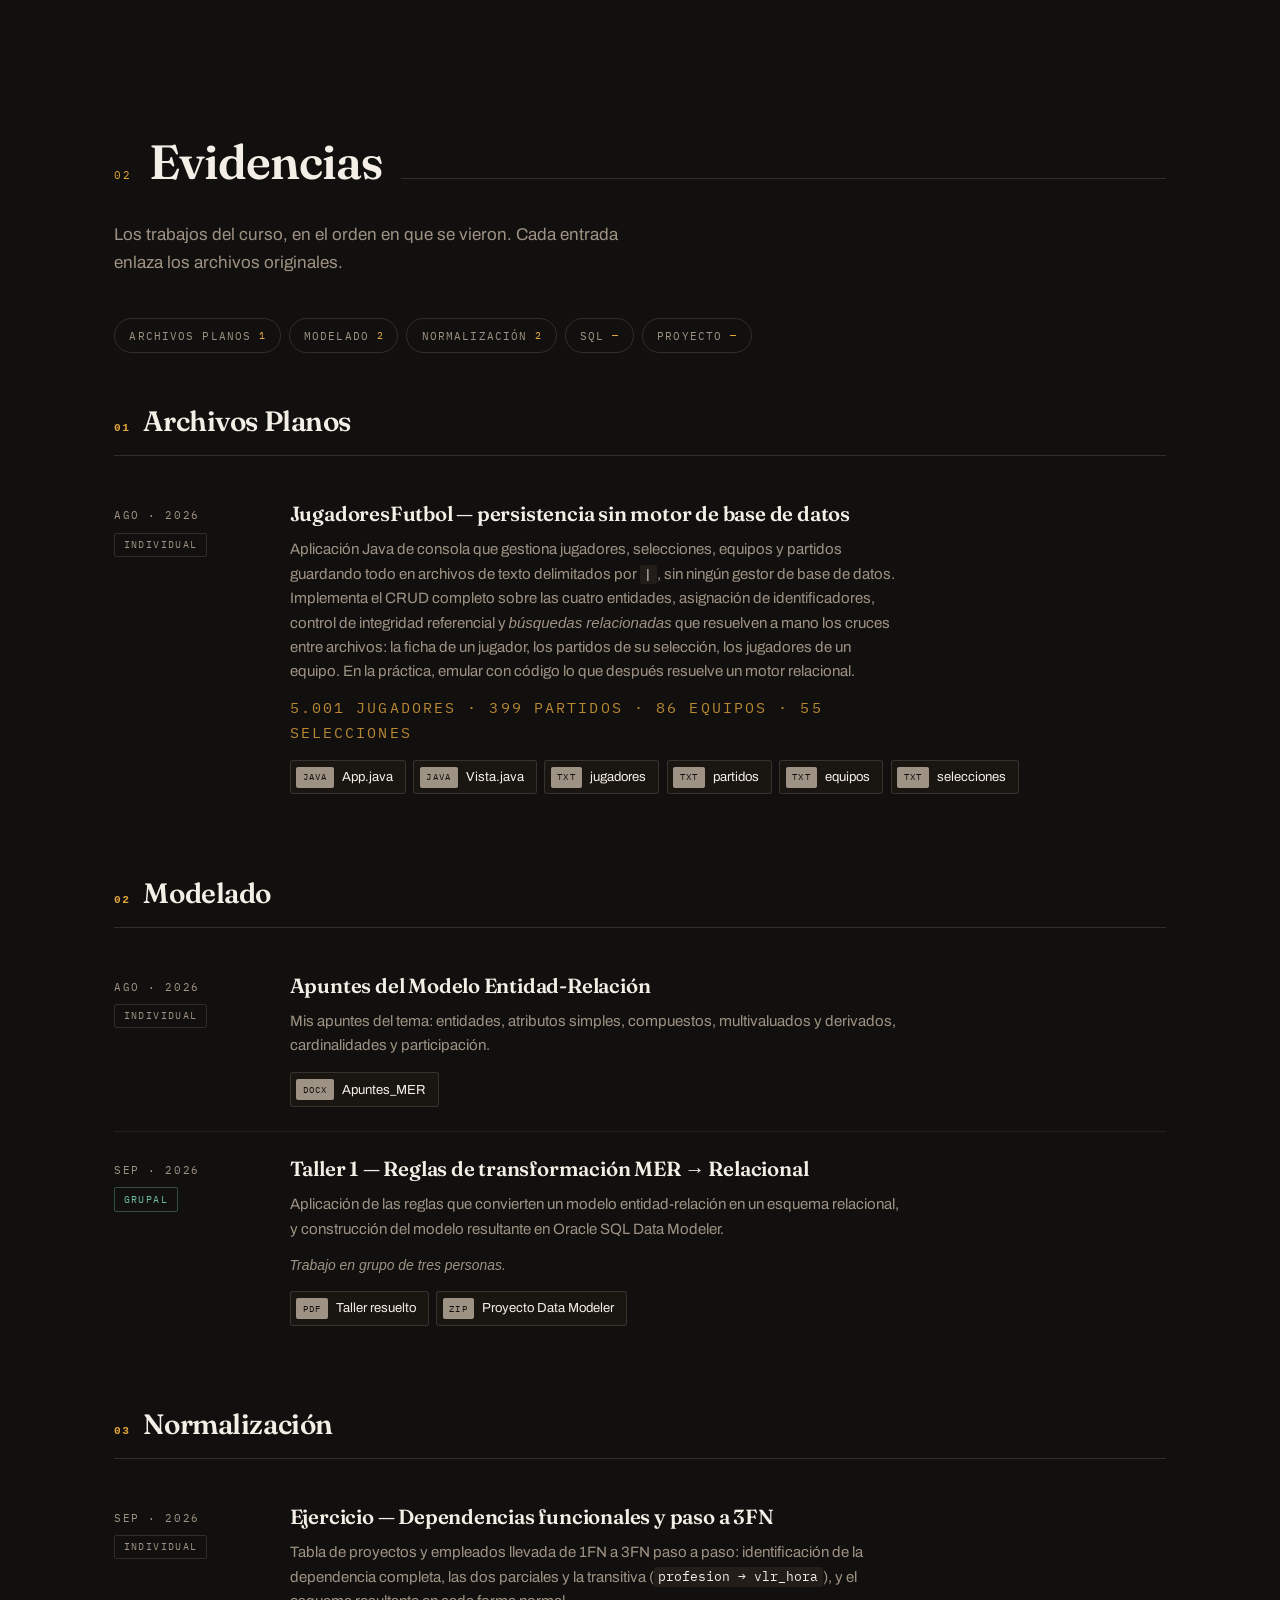
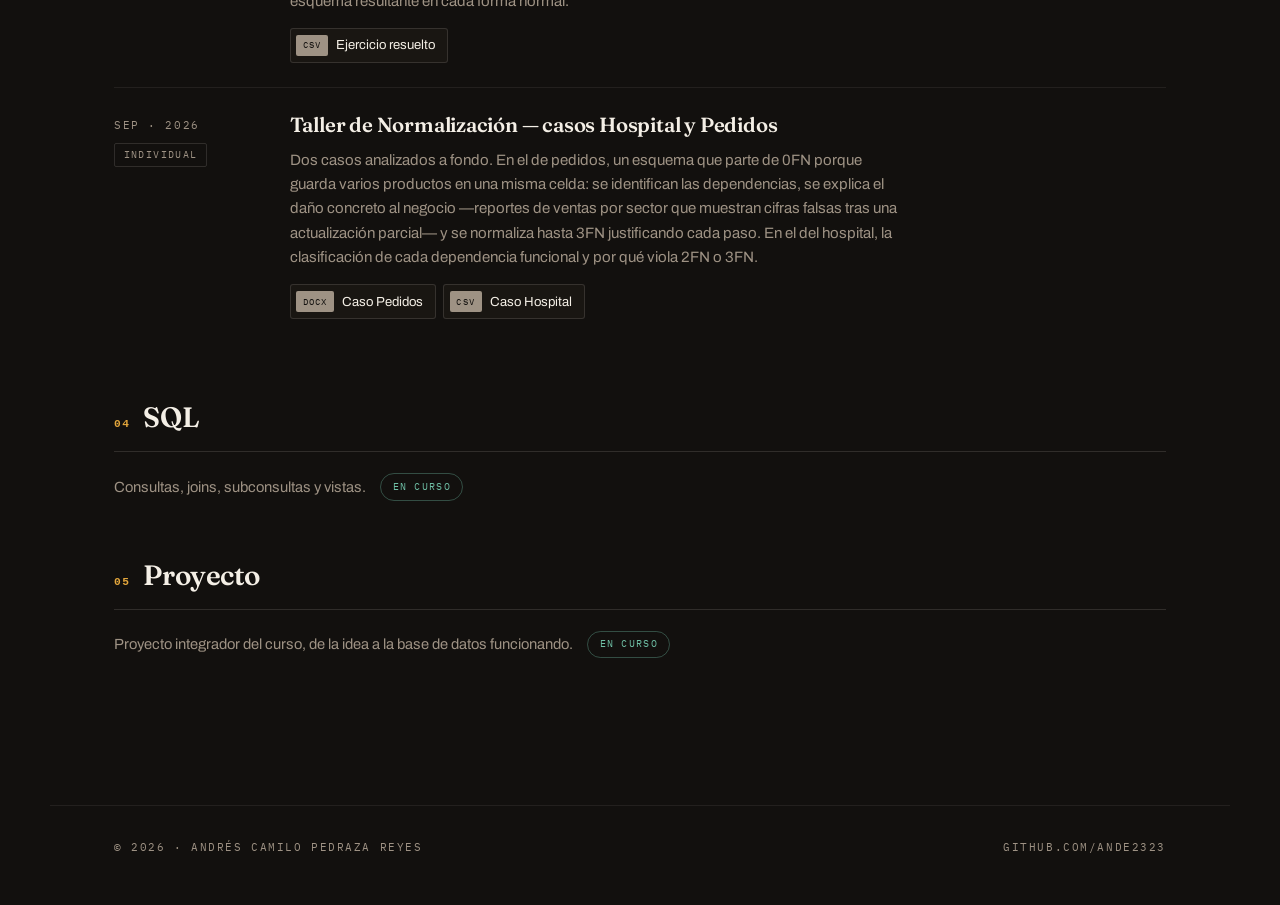
==== commit a3a2da43: "Retirar evidencia del taller EER portuario Co-Authored-By: Claude Opus 5 <noreply@anthropic.com>" ====
--- a/index.html
+++ b/index.html
@@ -134,7 +134,7 @@
 
     <nav class="chips" aria-label="Categorías de evidencias">
       <a class="chip" href="#ev-planos">Archivos Planos <span class="chip__n mono">1</span></a>
-      <a class="chip" href="#ev-modelado">Modelado <span class="chip__n mono">3</span></a>
+      <a class="chip" href="#ev-modelado">Modelado <span class="chip__n mono">2</span></a>
       <a class="chip" href="#ev-normalizacion">Normalización <span class="chip__n mono">2</span></a>
       <a class="chip" href="#ev-sql">SQL <span class="chip__n mono">—</span></a>
       <a class="chip" href="#ev-proyecto">Proyecto <span class="chip__n mono">—</span></a>
@@ -195,31 +195,6 @@
         </div>
       </article>
 
-      <article class="ev ev--destacada">
-        <div class="ev__meta">
-          <span class="mono">sep · 2026</span>
-          <span class="tag mono">Individual</span>
-        </div>
-        <div class="ev__body">
-          <h4>Taller — Modelo EER de un dominio portuario</h4>
-          <p>
-            Modelo entidad-relación extendido para la operación de un puerto, con
-            documento de especificación que justifica cada decisión. Incluye entidad
-            débil con relación identificadora (<code>RECALADA</code>), atributo a la vez
-            multivaluado y compuesto, dos relaciones recursivas con roles, una relación
-            ternaria que no es descomponible en binarias, una agregación sobre la
-            relación <code>EMBARQUE</code> y una especialización parcial y solapada.
-            El documento cierra declarando los seis supuestos que el enunciado dejaba
-            abiertos.
-          </p>
-          <ul class="files">
-            <li><a class="file file--main" href="evidencias/modelado/taller-eer-puerto/"><span class="file__ext mono">web</span>Leer la especificación</a></li>
-            <li><a class="file" href="https://viewer.diagrams.net/?url=https%3A%2F%2Fande2323.github.io%2Fevidencias%2Fmodelado%2Ftaller-eer-puerto%2FER_Puerto_Chen.drawio" target="_blank" rel="noopener"><span class="file__ext mono">ver</span>Diagrama en draw.io</a></li>
-            <li><a class="file" href="evidencias/modelado/taller-eer-puerto/ER_Puerto_Chen.drawio"><span class="file__ext mono">drawio</span>Archivo fuente</a></li>
-          </ul>
-        </div>
-      </article>
-
       <article class="ev">
         <div class="ev__meta">
           <span class="mono">sep · 2026</span>
